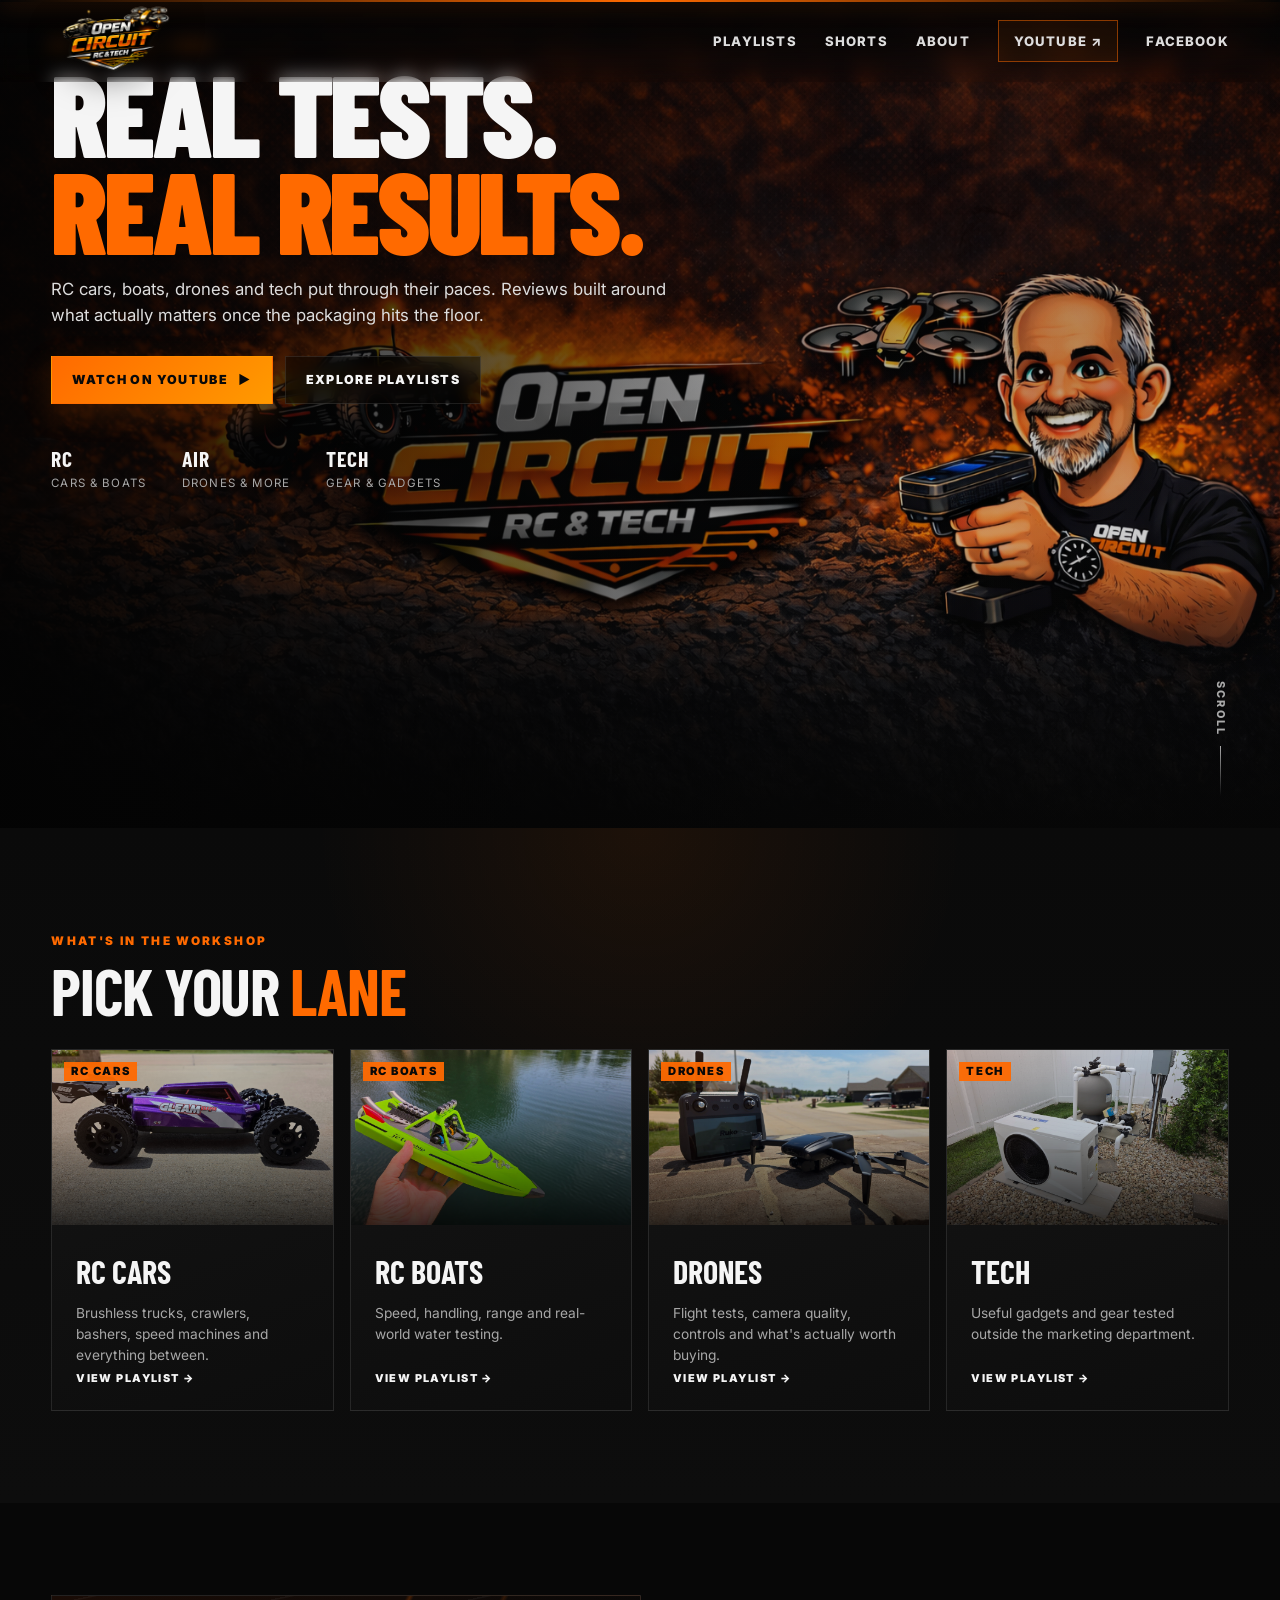
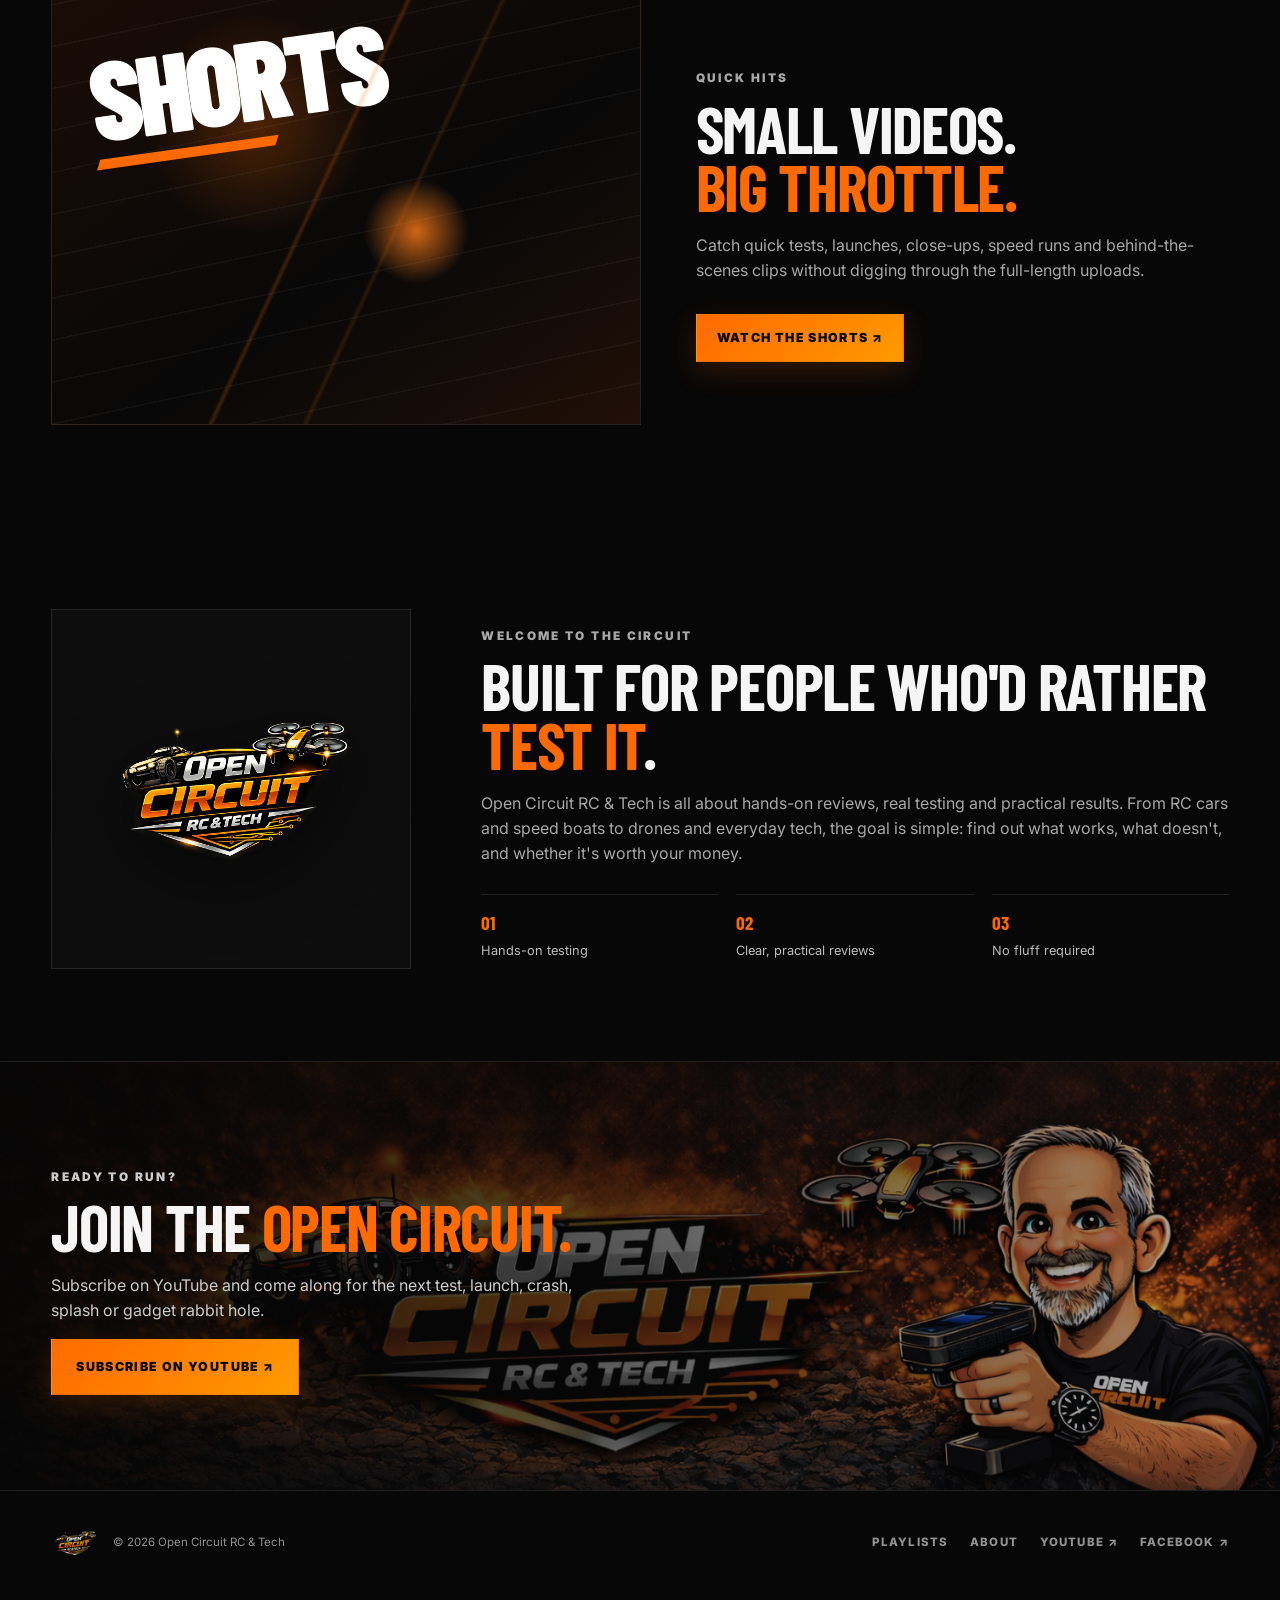
==== public/index.html @ c8f399e0 "Update index.html" ====
<!DOCTYPE html>
<html lang="en">
<head>
  <meta charset="UTF-8">
  <meta name="viewport" content="width=device-width, initial-scale=1.0">
  <meta name="description" content="Open Circuit RC & Tech - RC cars, boats, drones, tech reviews, tests and builds.">
  <title>Open Circuit RC & Tech</title>
  <link rel="stylesheet" href="styles.css">
</head>
<body>
  <div class="top-glow"></div>

  <header class="site-header">
    <a class="brand" href="#top" aria-label="Open Circuit RC & Tech home">
      <img src="assets/logo.png" alt="Open Circuit RC & Tech logo">
    </a>

    <button class="menu-toggle" aria-label="Open menu" aria-expanded="false">
      <span></span><span></span><span></span>
    </button>

    <nav class="nav">
      <a href="#reviews">Playlists</a>
      <a href="https://www.youtube.com/@OpenCircuitRC/shorts">Shorts</a>
      <a href="#about">About</a>
      <a class="nav-cta" id="nav-youtube" href="https://www.youtube.com/channel/UC-fU_-yuEwnVY7F-mVAfO6w" target="_blank" rel="noopener">YouTube ↗</a>
      <a class="nav-facebook" id="nav-facebook" href="https://www.facebook.com/OpenCircuitRCTech" target="_blank" rel="noopener">Facebook</a>
    </nav>
  </header>

  <main id="top">
    <section class="hero">
      <div class="hero-image"></div>
      <div class="hero-overlay"></div>
      <div class="hero-content">
        <div class="eyebrow">RC • DRONES • TECH</div>
        <h1>REAL TESTS.<br><span>REAL RESULTS.</span></h1>
        <p>RC cars, boats, drones and tech put through their paces. Reviews built around what actually matters once the packaging hits the floor.</p>
        <div class="hero-actions">
          <a class="btn btn-primary" id="hero-youtube" href="https://www.youtube.com/channel/UC-fU_-yuEwnVY7F-mVAfO6w" target="_blank" rel="noopener">WATCH ON YOUTUBE <span>▶</span></a>
          <a class="btn btn-secondary" href="#reviews">EXPLORE PLAYLISTS</a>
        </div>
        <div class="hero-stats">
          <div><strong>RC</strong><span>Cars & Boats</span></div>
          <div><strong>AIR</strong><span>Drones & More</span></div>
          <div><strong>TECH</strong><span>Gear & Gadgets</span></div>
        </div>
      </div>
      <div class="hero-scroll">SCROLL <span></span></div>
    </section>

    <section class="section dark-band" id="reviews">
      <div class="section-heading compact">
        <div>
          <p class="kicker">WHAT'S IN THE WORKSHOP</p>
          <h2>Pick your <span>lane</span></h2>
        </div>
      </div>

      <div class="category-grid image-category-grid">
        <a class="category-card image-category-card" href="https://youtube.com/playlist?list=PLWqyClkpN5Id-Te_dRlWJwCGYRPzIQeam&amp;si=AeBLQoWkZpQ6Y5HM" target="_blank" rel="noopener">
          <div class="category-image-wrap">
            <img src="assets/car.jpg" alt="RC Cars" loading="lazy">
            <div class="category-image-overlay"></div>
            <span class="category-image-label">RC CARS</span>
          </div>
          <div class="category-card-copy">
            <h3>RC Cars</h3>
            <p>Brushless trucks, crawlers, bashers, speed machines and everything between.</p>
            <span>VIEW PLAYLIST →</span>
          </div>
        </a>

        <a class="category-card image-category-card" href="https://www.youtube.com/playlist?list=PLWqyClkpN5IcwhTiL_5Z7spR_jkRb1QBK" target="_blank" rel="noopener">
          <div class="category-image-wrap">
            <img src="assets/boat.jpg" alt="RC Boats" loading="lazy">
            <div class="category-image-overlay"></div>
            <span class="category-image-label">RC BOATS</span>
          </div>
          <div class="category-card-copy">
            <h3>RC Boats</h3>
            <p>Speed, handling, range and real-world water testing.</p>
            <span>VIEW PLAYLIST →</span>
          </div>
        </a>

        <a class="category-card image-category-card" href="https://www.youtube.com/playlist?list=PLdxIVCveWYDo" target="_blank" rel="noopener">
          <div class="category-image-wrap">
            <img src="assets/drone.jpg" alt="Drones" loading="lazy">
            <div class="category-image-overlay"></div>
            <span class="category-image-label">DRONES</span>
          </div>
          <div class="category-card-copy">
            <h3>Drones</h3>
            <p>Flight tests, camera quality, controls and what's actually worth buying.</p>
            <span>VIEW PLAYLIST →</span>
          </div>
        </a>

        <a class="category-card image-category-card" href="https://www.youtube.com/playlist?list=PLAqWaZqcu4e4" target="_blank" rel="noopener">
          <div class="category-image-wrap">
            <img src="assets/tech.jpg" alt="Tech and gadgets" loading="lazy">
            <div class="category-image-overlay"></div>
            <span class="category-image-label">TECH</span>
          </div>
          <div class="category-card-copy">
            <h3>Tech</h3>
            <p>Useful gadgets and gear tested outside the marketing department.</p>
            <span>VIEW PLAYLIST →</span>
          </div>
        </a>
      </div>
    </section>

    <section class="section split-section" id="shorts">
      <div class="split-image short-art">
        <div class="short-stamp">SHORTS</div>
        <div class="short-lines"></div>
      </div>
      <div class="split-copy">
        <p class="kicker">QUICK HITS</p>
        <h2>Small videos.<br><span>Big throttle.</span></h2>
        <p>Catch quick tests, launches, close-ups, speed runs and behind-the-scenes clips without digging through the full-length uploads.</p>
        <a class="btn btn-primary" id="shorts-youtube" href="https://www.youtube.com/@OpenCircuitRC/shorts" target="_blank" rel="noopener">WATCH THE SHORTS ↗</a>
      </div>
    </section>

    <section class="section about-section" id="about">
      <div class="about-mark">
        <img src="assets/logo.png" alt="">
      </div>
      <div class="about-copy">
        <p class="kicker">WELCOME TO THE CIRCUIT</p>
        <h2>Built for people who'd rather <span>test it</span>.</h2>
        <p>Open Circuit RC & Tech is all about hands-on reviews, real testing and practical results. From RC cars and speed boats to drones and everyday tech, the goal is simple: find out what works, what doesn't, and whether it's worth your money.</p>
        <div class="about-points">
          <div><strong>01</strong><span>Hands-on testing</span></div>
          <div><strong>02</strong><span>Clear, practical reviews</span></div>
          <div><strong>03</strong><span>No fluff required</span></div>
        </div>
      </div>
    </section>

    <section class="subscribe">
      <div class="subscribe-art"></div>
      <div class="subscribe-content">
        <p class="kicker">READY TO RUN?</p>
        <h2>Join the <span>Open Circuit.</span></h2>
        <p>Subscribe on YouTube and come along for the next test, launch, crash, splash or gadget rabbit hole.</p>
        <a class="btn btn-primary big" id="subscribe-youtube" href="https://www.youtube.com/channel/UC-fU_-yuEwnVY7F-mVAfO6w" target="_blank" rel="noopener">SUBSCRIBE ON YOUTUBE ↗</a>
      </div>
    </section>
  </main>

  <footer class="site-footer">
    <div class="footer-brand">
      <img src="assets/logo.png" alt="Open Circuit RC & Tech">
      <span>© <span id="year"></span> Open Circuit RC & Tech</span>
    </div>
    <div class="footer-links">
      <a href="#reviews">Playlists</a>
      <a href="#about">About</a>
      <a id="footer-youtube" href="https://www.youtube.com/channel/UC-fU_-yuEwnVY7F-mVAfO6w" target="_blank" rel="noopener">YouTube ↗</a>
      <a id="footer-facebook" href="https://www.facebook.com/OpenCircuitRCTech" target="_blank" rel="noopener">Facebook ↗</a>
    </div>
  </footer>

  <script src="site-config.js"></script>
  <script src="script.js"></script>
</body>
</html>
---- public/styles.css ----
@import url('https://fonts.googleapis.com/css2?family=Barlow+Condensed:wght@500;600;700;800;900&family=Inter:wght@400;500;600;700;800&display=swap');

:root{
  --bg:#070707;
  --panel:#101010;
  --panel-2:#151515;
  --text:#f5f5f5;
  --muted:#a7a7a7;
  --orange:#ff6a00;
  --orange-2:#ff9a00;
  --line:rgba(255,255,255,.1);
  --max:1200px;
}

*{box-sizing:border-box}
html{scroll-behavior:smooth}
body{
  margin:0;
  background:var(--bg);
  color:var(--text);
  font-family:Inter,Arial,sans-serif;
  line-height:1.55;
}
a{color:inherit;text-decoration:none}
.top-glow{
  position:fixed;inset:0 0 auto 0;height:2px;z-index:100;
  background:linear-gradient(90deg,transparent,var(--orange),transparent);
  box-shadow:0 0 22px rgba(255,106,0,.8);
}
.site-header{
  position:fixed;top:0;left:0;right:0;z-index:90;
  height:82px;padding:0 4vw;display:flex;align-items:center;justify-content:space-between;
  background:linear-gradient(180deg,rgba(5,5,5,.95),rgba(5,5,5,.6),transparent);
  backdrop-filter:blur(9px);
}
.brand img{width:126px;height:126px;object-fit:contain;filter:drop-shadow(0 9px 17px rgba(0,0,0,.5))}
.nav{display:flex;align-items:center;gap:28px;font-size:.82rem;font-weight:800;letter-spacing:.09em;text-transform:uppercase}
.nav a{opacity:.9;transition:.2s ease}
.nav a:hover{opacity:1;color:var(--orange)}
.nav-cta{padding:10px 15px;border:1px solid rgba(255,106,0,.55);background:rgba(255,106,0,.08)}
.menu-toggle{display:none;background:transparent;border:0;padding:8px;cursor:pointer}
.menu-toggle span{display:block;width:25px;height:2px;margin:5px;background:var(--text)}

.hero{
  min-height:92vh;position:relative;display:flex;align-items:flex-end;overflow:hidden;
  isolation:isolate;
}
.hero-image{
  position:absolute;inset:0;background-image:url('assets/banner.png');
  background-size:cover;background-position:center 42%;z-index:-3;
  transform:scale(1.02);
}
.hero-overlay{
  position:absolute;inset:0;z-index:-2;
  background:
    linear-gradient(90deg,rgba(3,3,3,.91) 0%,rgba(3,3,3,.55) 38%,rgba(3,3,3,.1) 72%),
    linear-gradient(0deg,#070707 0%,rgba(7,7,7,.1) 35%,rgba(7,7,7,.35) 100%);
}
.hero-content{width:min(var(--max),92%);margin:0 auto;padding:70px 0 90px}
.eyebrow,.kicker,.meta{
  color:var(--orange);font-size:.74rem;font-weight:900;letter-spacing:.2em;text-transform:uppercase;
}
.hero h1{
  margin:12px 0 18px;max-width:650px;
  font-family:'Barlow Condensed',sans-serif;font-size:clamp(4rem,9vw,7.6rem);line-height:.84;
  font-weight:900;letter-spacing:-.03em;text-transform:uppercase;
}
.hero h1 span,h2 span{color:var(--orange)}
.hero p{max-width:615px;color:#ddd;font-size:1.05rem}
.hero-actions{display:flex;gap:12px;flex-wrap:wrap;margin:28px 0 30px}
.btn{
  display:inline-flex;align-items:center;justify-content:center;gap:10px;
  min-height:48px;padding:0 20px;border:1px solid var(--line);
  font-size:.78rem;font-weight:900;letter-spacing:.11em;
  transition:transform .2s ease,background .2s ease,box-shadow .2s ease;
}
.btn:hover{transform:translateY(-2px)}
.btn-primary{
  background:linear-gradient(135deg,var(--orange),var(--orange-2));color:#090909;border-color:transparent;
  box-shadow:0 9px 30px rgba(255,106,0,.18);
}
.btn-secondary{background:rgba(0,0,0,.45);backdrop-filter:blur(8px)}
.hero-stats{display:flex;gap:36px;padding-top:8px}
.hero-stats div{display:flex;flex-direction:column}
.hero-stats strong{font-family:'Barlow Condensed';font-size:1.35rem;letter-spacing:.05em}
.hero-stats span{font-size:.72rem;color:#a8a8a8;text-transform:uppercase;letter-spacing:.1em}
.hero-scroll{
  position:absolute;right:4vw;bottom:32px;display:flex;align-items:center;gap:10px;
  color:#aaa;font-size:.68rem;letter-spacing:.2em;font-weight:800;writing-mode:vertical-rl;
}
.hero-scroll span{display:block;width:1px;height:50px;background:linear-gradient(#aaa,transparent)}

.section{width:min(var(--max),92%);margin:0 auto;padding:92px 0}
.section-heading{display:flex;justify-content:space-between;align-items:flex-end;gap:20px;margin-bottom:34px}
.section-heading.compact{margin-bottom:28px}
.section-heading h2,.split-copy h2,.about-copy h2,.subscribe h2{
  margin:5px 0 0;font-family:'Barlow Condensed',sans-serif;font-size:clamp(2.6rem,5vw,4.4rem);
  line-height:.92;text-transform:uppercase;letter-spacing:-.02em
}
.text-link{font-size:.8rem;font-weight:800;letter-spacing:.06em;color:#bbb}
.text-link:hover{color:var(--orange)}

.video-grid{display:grid;grid-template-columns:1.3fr 1fr 1fr;gap:22px}
.video-card{background:var(--panel);border:1px solid var(--line);overflow:hidden;display:flex;flex-direction:column}
.video-card.featured{grid-row:span 2}
.video-thumb{aspect-ratio:16/9;position:relative;overflow:hidden}
.featured .video-thumb{aspect-ratio:16/10}
.thumb-one{background:radial-gradient(circle at 70% 35%,#ff7b1a,transparent 19%),linear-gradient(140deg,#26120a,#090909 62%,#22100a)}
.thumb-two{background:linear-gradient(140deg,#151515,#2e180c 50%,#0a0a0a)}
.thumb-three{background:radial-gradient(circle at 55% 40%,#ff8418,transparent 17%),linear-gradient(160deg,#0a0a0a,#24150d)}
.thumb-four{background:linear-gradient(125deg,#32180b,#111 45%,#1f0f08)}
.thumb-one:after,.thumb-two:after,.thumb-three:after,.thumb-four:after{
  content:"";position:absolute;inset:0;opacity:.65;background:
  repeating-linear-gradient(-25deg,transparent 0 22px,rgba(255,255,255,.035) 23px 24px)
}
.thumb-badge{position:absolute;top:14px;left:14px;z-index:2;background:var(--orange);color:#070707;padding:7px 9px;font-weight:900;font-size:.64rem;letter-spacing:.08em}
.play{
  position:absolute;left:50%;top:50%;transform:translate(-50%,-50%);z-index:2;
  width:56px;height:56px;border-radius:50%;display:grid;place-items:center;
  color:#111;background:#fff;font-size:.9rem;box-shadow:0 8px 28px rgba(0,0,0,.4)
}
.video-copy{padding:20px}
.video-copy h3{margin:7px 0 8px;font-size:1.12rem;line-height:1.2}
.video-copy p{margin:0 0 17px;color:var(--muted);font-size:.89rem}
.card-link{font-size:.72rem;letter-spacing:.12em;font-weight:900;color:#fff}
.card-link:hover{color:var(--orange)}

.dark-band{
  width:100%;max-width:none;padding-left:4vw;padding-right:4vw;
  background:
   radial-gradient(circle at 50% 0%,rgba(255,106,0,.08),transparent 35%),
   linear-gradient(180deg,#0a0a0a,#0d0d0d);
}
.dark-band > *{width:min(var(--max),100%);margin-left:auto;margin-right:auto}
.category-grid{display:grid;grid-template-columns:repeat(4,1fr);gap:16px}
.category-card{
  min-height:235px;padding:27px;background:linear-gradient(160deg,#141414,#0d0d0d);
  border:1px solid var(--line);position:relative;overflow:hidden;transition:.25s ease
}
.category-card:before{
  content:"";position:absolute;left:0;top:0;bottom:0;width:3px;background:linear-gradient(var(--orange),transparent);
  transform:translateX(-3px);transition:.25s ease
}
.category-card:hover{transform:translateY(-4px);border-color:rgba(255,106,0,.3)}
.category-card:hover:before{transform:translateX(0)}
.category-icon{font-family:'Barlow Condensed';font-weight:900;font-size:1.05rem;letter-spacing:.12em;color:var(--orange)}
.category-card h3{font-family:'Barlow Condensed';font-size:2rem;margin:10px 0 7px;text-transform:uppercase}
.category-card p{color:var(--muted);font-size:.86rem}
.category-card span{position:absolute;bottom:23px;font-size:.7rem;font-weight:900;letter-spacing:.14em}

.split-section{display:grid;grid-template-columns:1.05fr .95fr;gap:55px;align-items:center}
.split-image{min-height:430px;border:1px solid var(--line);position:relative;overflow:hidden}
.short-art{
  background:
    radial-gradient(circle at 62% 55%,rgba(255,125,24,.8),transparent 12%),
    radial-gradient(circle at 35% 30%,rgba(255,106,0,.25),transparent 23%),
    linear-gradient(145deg,#1a0c06,#080808 58%,#211007);
}
.short-stamp{
  position:absolute;left:38px;top:40px;font-family:'Barlow Condensed';font-size:7rem;font-weight:900;line-height:.75;
  color:#fff;letter-spacing:-.04em;transform:rotate(-8deg);
}
.short-stamp:after{content:"";display:block;width:180px;height:10px;margin-top:20px;background:var(--orange);transform:skewX(-25deg)}
.short-lines{
  position:absolute;inset:0;background:
    linear-gradient(115deg,transparent 0 45%,rgba(255,106,0,.22) 45.5%,transparent 46% 57%,rgba(255,106,0,.14) 57.5%,transparent 58%),
    repeating-linear-gradient(-12deg,transparent 0 39px,rgba(255,255,255,.04) 40px 41px)
}
.split-copy p{max-width:520px;color:var(--muted)}
.split-copy .btn{margin-top:15px}

.about-section{display:grid;grid-template-columns:.65fr 1.35fr;gap:70px;align-items:center}
.about-mark{display:grid;place-items:center;background:#0d0d0d;border:1px solid var(--line);min-height:360px}
.about-mark img{width:min(75%,350px);filter:drop-shadow(0 18px 35px rgba(0,0,0,.55))}
.about-copy > p{max-width:750px;color:var(--muted)}
.about-points{display:grid;grid-template-columns:repeat(3,1fr);gap:18px;margin-top:28px}
.about-points div{border-top:1px solid var(--line);padding-top:13px}
.about-points strong{display:block;color:var(--orange);font-family:'Barlow Condensed';font-size:1.2rem}
.about-points span{font-size:.8rem;color:#bbb}

.subscribe{
  min-height:430px;position:relative;overflow:hidden;display:flex;align-items:center;
  border-top:1px solid var(--line);border-bottom:1px solid var(--line)
}
.subscribe-art{
  position:absolute;inset:0;background:url('assets/banner.png') center 52%/cover no-repeat;
  filter:saturate(.8);transform:scale(1.02)
}
.subscribe:after{
  content:"";position:absolute;inset:0;
  background:linear-gradient(90deg,rgba(6,6,6,.95) 0%,rgba(6,6,6,.65) 48%,rgba(6,6,6,.25) 100%)
}
.subscribe-content{position:relative;z-index:2;width:min(var(--max),92%);margin:0 auto}
.subscribe-content p{max-width:570px;color:#ccc}
.btn.big{min-height:56px;padding:0 24px}

.site-footer{
  width:min(var(--max),92%);margin:0 auto;padding:28px 0 38px;display:flex;align-items:center;justify-content:space-between;
  gap:25px
}
.footer-brand{display:flex;align-items:center;gap:14px;color:#929292;font-size:.72rem}
.footer-brand img{width:48px;height:48px;object-fit:contain}
.footer-links{display:flex;gap:22px;color:#929292;font-size:.72rem;text-transform:uppercase;letter-spacing:.1em;font-weight:800}
.footer-links a:hover{color:var(--orange)}

@media (max-width:900px){
  .site-header{height:74px}
  .menu-toggle{display:block}
  .nav{
    position:absolute;right:4vw;top:68px;display:none;flex-direction:column;align-items:stretch;gap:0;
    min-width:210px;background:#0d0d0d;border:1px solid var(--line);box-shadow:0 18px 30px rgba(0,0,0,.4)
  }
  .nav.open{display:flex}
  .nav a{padding:15px 17px;border-bottom:1px solid var(--line)}
  .nav-cta{border:0}
  .hero-content{padding-top:90px}
  .video-grid{grid-template-columns:1fr 1fr}
  .video-card.featured{grid-column:1/-1;grid-row:auto}
  .category-grid{grid-template-columns:1fr 1fr}
  .split-section,.about-section{grid-template-columns:1fr;gap:30px}
  .about-mark{min-height:270px}
}

@media (max-width:620px){
  .brand img{width:105px;height:105px}
  .hero{min-height:88vh}
  .hero-image{background-position:58% center}
  .hero-overlay{background:linear-gradient(90deg,rgba(3,3,3,.86),rgba(3,3,3,.5)),linear-gradient(0deg,#070707,transparent 60%)}
  .hero-content{padding:95px 0 60px}
  .hero h1{font-size:4.15rem}
  .hero p{font-size:.93rem}
  .hero-stats{gap:18px}
  .hero-stats span{font-size:.61rem}
  .section{padding:68px 0}
  .section-heading{align-items:flex-start;flex-direction:column}
  .video-grid,.category-grid,.about-points{grid-template-columns:1fr}
  .split-image{min-height:300px}
  .short-stamp{font-size:5.5rem}
  .footer-links{display:none}
  .site-footer{justify-content:center}
}


/* Live YouTube uploads block */
.uploads-wrap{
  display:grid;
  grid-template-columns:minmax(0, 1.65fr) minmax(260px, .65fr);
  gap:24px;
  align-items:center;
}
.uploads-player{
  background:#0d0d0d;
  border:1px solid var(--line);
  aspect-ratio:16/9;
  min-height:360px;
  overflow:hidden;
}
.uploads-player iframe{
  width:100%;
  height:100%;
  display:block;
}
.uploads-actions{
  padding:10px 0;
}
.uploads-actions p{
  margin:18px 0 0;
  color:var(--muted);
  font-size:.86rem;
}
.category-card{cursor:pointer}
@media (max-width:900px){
  .uploads-wrap{grid-template-columns:1fr}
  .uploads-player{min-height:unset}
}


/* Stable video cards: no embedded YouTube player, so no Error 153 */
.real-video-grid .real-video-card{
  cursor:pointer;
  transition:transform .25s ease, border-color .25s ease, box-shadow .25s ease;
}
.real-video-grid .real-video-card:hover{
  transform:translateY(-5px);
  border-color:rgba(255,106,0,.42);
  box-shadow:0 16px 40px rgba(0,0,0,.35);
}
.custom-thumb{
  display:flex;
  align-items:center;
  justify-content:center;
  position:relative;
  background-size:cover;
}
.custom-thumb:before{
  content:"";
  position:absolute;
  inset:0;
  background:
    radial-gradient(circle at 72% 45%,rgba(255,133,26,.75),transparent 16%),
    repeating-linear-gradient(-28deg,transparent 0 26px,rgba(255,255,255,.035) 27px 28px);
}
.thumb-rc{background:linear-gradient(145deg,#321609,#090909 62%,#211006)}
.thumb-air{background:linear-gradient(145deg,#18120e,#080808 55%,#2a1307)}
.thumb-tech{background:linear-gradient(145deg,#261308,#0a0a0a 58%,#1b0d06)}
.thumb-boat{background:linear-gradient(145deg,#171717,#301407 55%,#090909)}
.thumb-label{
  position:absolute;
  left:16px;
  top:15px;
  z-index:3;
  padding:7px 10px;
  background:rgba(255,106,0,.95);
  color:#090909;
  font-size:.64rem;
  font-weight:900;
  letter-spacing:.1em;
}
.real-video-card .play{
  z-index:3;
  transition:transform .2s ease;
}
.real-video-card:hover .play{transform:translate(-50%,-50%) scale(1.08)}
.section-note{
  display:flex;
  align-items:center;
  justify-content:space-between;
  gap:20px;
  margin-top:24px;
  padding-top:20px;
  border-top:1px solid var(--line);
}
.section-note span{
  color:#777;
  font-size:.67rem;
  font-weight:800;
  letter-spacing:.12em;
}
@media(max-width:620px){
  .section-note{align-items:flex-start;flex-direction:column}
}


.dynamic-thumb{
  display:block;
  position:relative;
  aspect-ratio:16/9;
  overflow:hidden;
  background:#171717;
}
.dynamic-thumb img{
  position:absolute;
  inset:0;
  width:100%;
  height:100%;
  object-fit:cover;
  display:none;
  transition:transform .35s ease, filter .35s ease;
}
.real-video-card:hover .dynamic-thumb img{
  transform:scale(1.04);
  filter:saturate(1.08);
}
.dynamic-thumb .play{
  position:absolute;
  left:50%;
  top:50%;
  transform:translate(-50%,-50%);
  z-index:4;
}
.dynamic-thumb .thumb-label{z-index:5}


/* Image-based playlist cards */
.image-category-grid{align-items:stretch}
.image-category-card{padding:0;display:flex;flex-direction:column;min-height:0;overflow:hidden}
.image-category-card:before{z-index:7}
.category-image-wrap{position:relative;aspect-ratio:16/10;overflow:hidden;background:#111}
.category-image-wrap img{width:100%;height:100%;display:block;object-fit:cover;transition:transform .4s ease,filter .35s ease}
.category-image-overlay{position:absolute;inset:0;background:linear-gradient(180deg,rgba(0,0,0,.08) 0%,rgba(0,0,0,.2) 45%,rgba(0,0,0,.78) 100%),linear-gradient(135deg,rgba(255,106,0,.12),transparent 45%)}
.category-image-label{
  position:absolute !important;
  left:12px !important;
  top:12px !important;
  bottom:auto !important;
  z-index:8 !important;
  display:inline-block !important;
  width:max-content !important;
  height:auto !important;
  min-height:0 !important;
  padding:4px 7px !important;
  margin:0 !important;
  background:rgba(255,106,0,.94);
  color:#090909;
  font-size:.48rem;
  font-weight:900;
  letter-spacing:.08em;
  line-height:1 !important;
  white-space:nowrap;
}
.image-category-card:hover .category-image-wrap img{transform:scale(1.05);filter:saturate(1.08)}
.category-card-copy{padding:22px 24px 25px}
.category-card-copy h3{margin:0 0 6px;font-family:'Barlow Condensed';font-size:2rem;text-transform:uppercase}
.category-card-copy p{margin:0 0 18px;color:var(--muted);font-size:.86rem}
.category-card-copy>span{font-size:.68rem;font-weight:900;letter-spacing:.13em}
@media(max-width:900px){.image-category-grid{grid-template-columns:1fr 1fr}}
@media(max-width:620px){.image-category-grid{grid-template-columns:1fr}}


/* v8 visual refinements */
@media(min-width:901px){
  .hero-content{
    transform:translateY(-34px);
  }
}

/* v10: place the homepage hero copy at the upper position requested */
@media (min-width:901px){
  .hero-content{
    transform:translateY(-245px) !important;
  }
}
@media (max-width:900px){
  .hero-content{
    transform:translateY(-80px) !important;
  }
}


/* Final category label fix: keep the orange labels compact. */
.image-category-card .category-image-label {
  position:absolute !important;
  top:12px !important;
  bottom:auto !important;
  left:12px !important;
  right:auto !important;
  width:max-content !important;
  height:auto !important;
  min-width:0 !important;
  min-height:0 !important;
  padding:4px 7px !important;
  line-height:1 !important;
  display:block !important;
}


/* Facebook link */
.nav-facebook{
  opacity:.9;
  transition:.2s ease;
  font-size:.82rem;
  font-weight:800;
  letter-spacing:.09em;
  text-transform:uppercase;
}
.nav-facebook:hover{
  opacity:1;
  color:var(--orange);
}
#footer-facebook:hover{
  color:var(--orange);
}
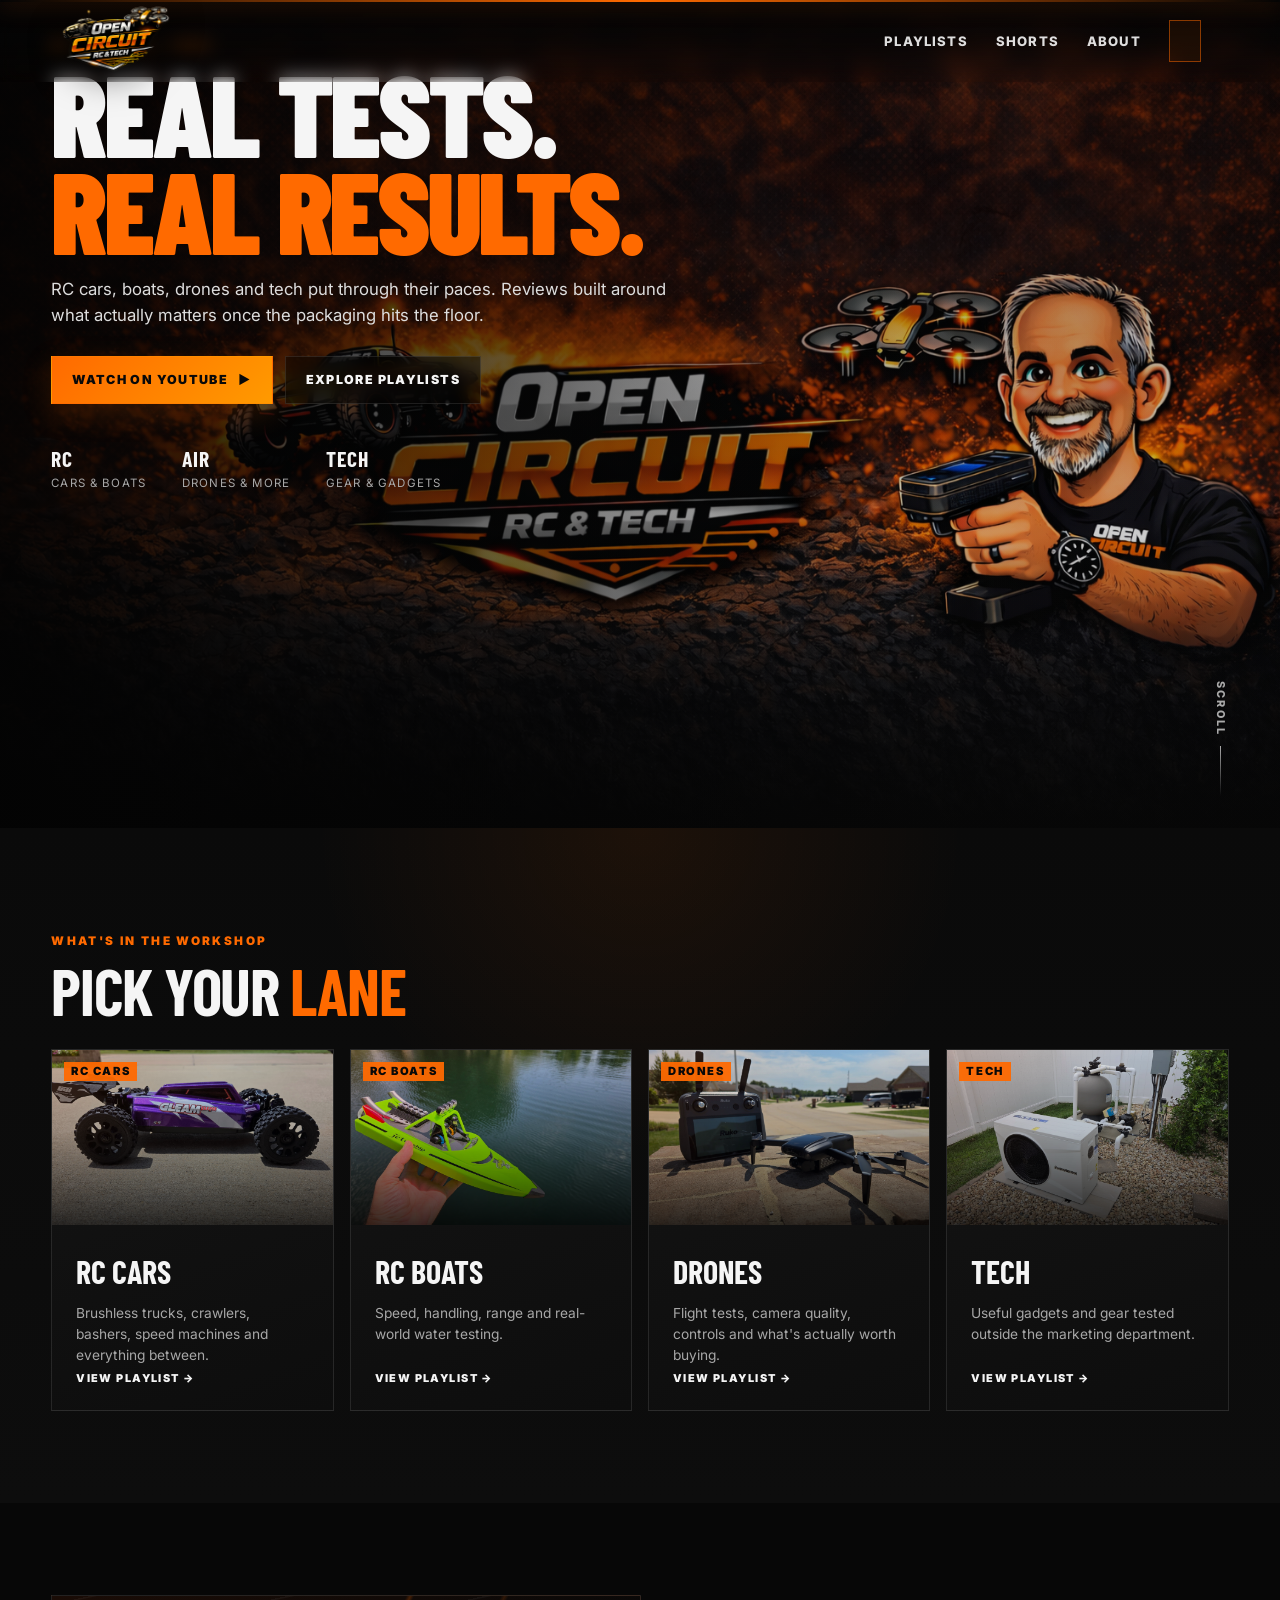
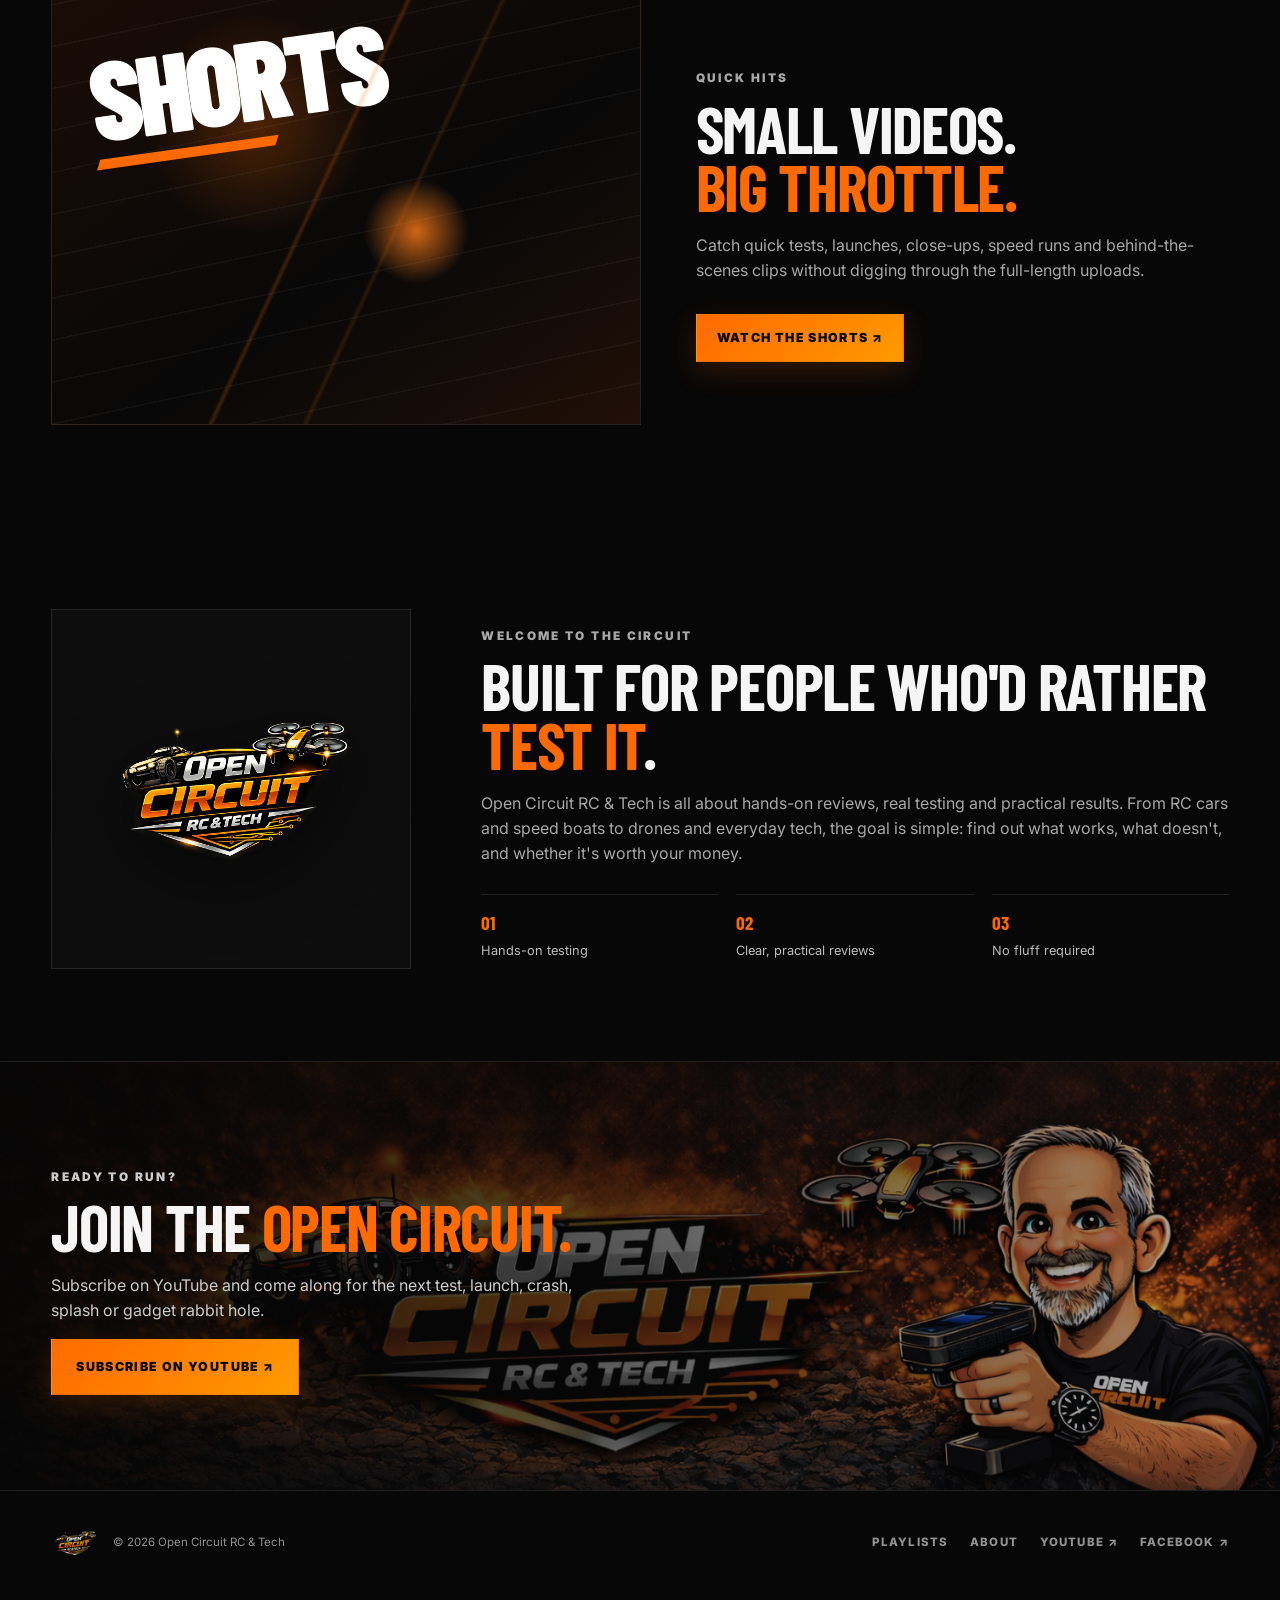
==== commit bb777918: "revisions" ====
--- a/public/index.html
+++ b/public/index.html
@@ -23,8 +23,8 @@
       <a href="#reviews">Playlists</a>
       <a href="https://www.youtube.com/@OpenCircuitRC/shorts">Shorts</a>
       <a href="#about">About</a>
-      <a class="nav-cta" id="nav-youtube" href="https://www.youtube.com/channel/UC-fU_-yuEwnVY7F-mVAfO6w" target="_blank" rel="noopener">YouTube ↗</a>
-      <a class="nav-facebook" id="nav-facebook" href="https://www.facebook.com/OpenCircuitRCTech" target="_blank" rel="noopener">Facebook</a>
+      <a class="nav-cta" class="nav-social" id="nav-youtube" href="https://www.youtube.com/channel/UC-fU_-yuEwnVY7F-mVAfO6w" target="_blank" rel="noopener" aria-label="YouTube" title="YouTube"><svg viewBox="0 0 24 24" aria-hidden="true" focusable="false"><path d="M23.5 6.2a3 3 0 0 0-2.1-2.1C19.5 3.6 12 3.6 12 3.6s-7.5 0-9.4.5A3 3 0 0 0 .5 6.2 31 31 0 0 0 0 12a31 31 0 0 0 .5 5.8 3 3 0 0 0 2.1 2.1c1.9.5 9.4.5 9.4.5s7.5 0 9.4-.5a3 3 0 0 0 2.1-2.1A31 31 0 0 0 24 12a31 31 0 0 0-.5-5.8ZM9.6 15.9V8.1l6.5 3.9-6.5 3.9Z"/></svg></a>
+      <a class="nav-facebook" class="nav-social" id="nav-facebook" href="https://www.facebook.com/OpenCircuitRCTech" target="_blank" rel="noopener" aria-label="Facebook" title="Facebook"><svg viewBox="0 0 24 24" aria-hidden="true" focusable="false"><path d="M13.5 22v-8h2.7l.4-3h-3.1V9.1c0-.9.3-1.6 1.7-1.6h1.8V4.8c-.3 0-1.4-.1-2.6-.1-2.6 0-4.3 1.6-4.3 4.4V11H7.4v3h2.7v8h3.4Z"/></svg></a>
     </nav>
   </header>
 
--- a/public/styles.css
+++ b/public/styles.css
@@ -460,3 +460,48 @@
 #footer-facebook:hover{
   color:var(--orange);
 }
+
+
+/* Upper-right social icons */
+.nav-social{
+  display:inline-flex;
+  align-items:center;
+  justify-content:center;
+  width:34px;
+  height:34px;
+  margin-left:-18px;
+  border:1px solid rgba(255,255,255,.14);
+  background:rgba(0,0,0,.34);
+  color:#f2f2f2;
+  transition:transform .2s ease, color .2s ease, border-color .2s ease, background .2s ease;
+}
+.nav-social svg{
+  width:18px;
+  height:18px;
+  fill:currentColor;
+  display:block;
+}
+.nav-social:hover{
+  color:var(--orange);
+  border-color:rgba(255,106,0,.55);
+  background:rgba(255,106,0,.08);
+  transform:translateY(-2px);
+}
+#nav-youtube.nav-social,
+#nav-facebook.nav-social{
+  opacity:1;
+  font-size:0;
+  letter-spacing:0;
+  text-transform:none;
+}
+@media(max-width:900px){
+  .nav-social{
+    margin-left:0;
+    width:auto;
+    height:auto;
+    justify-content:flex-start;
+    border:0;
+    background:transparent;
+  }
+  .nav-social svg{width:20px;height:20px}
+}
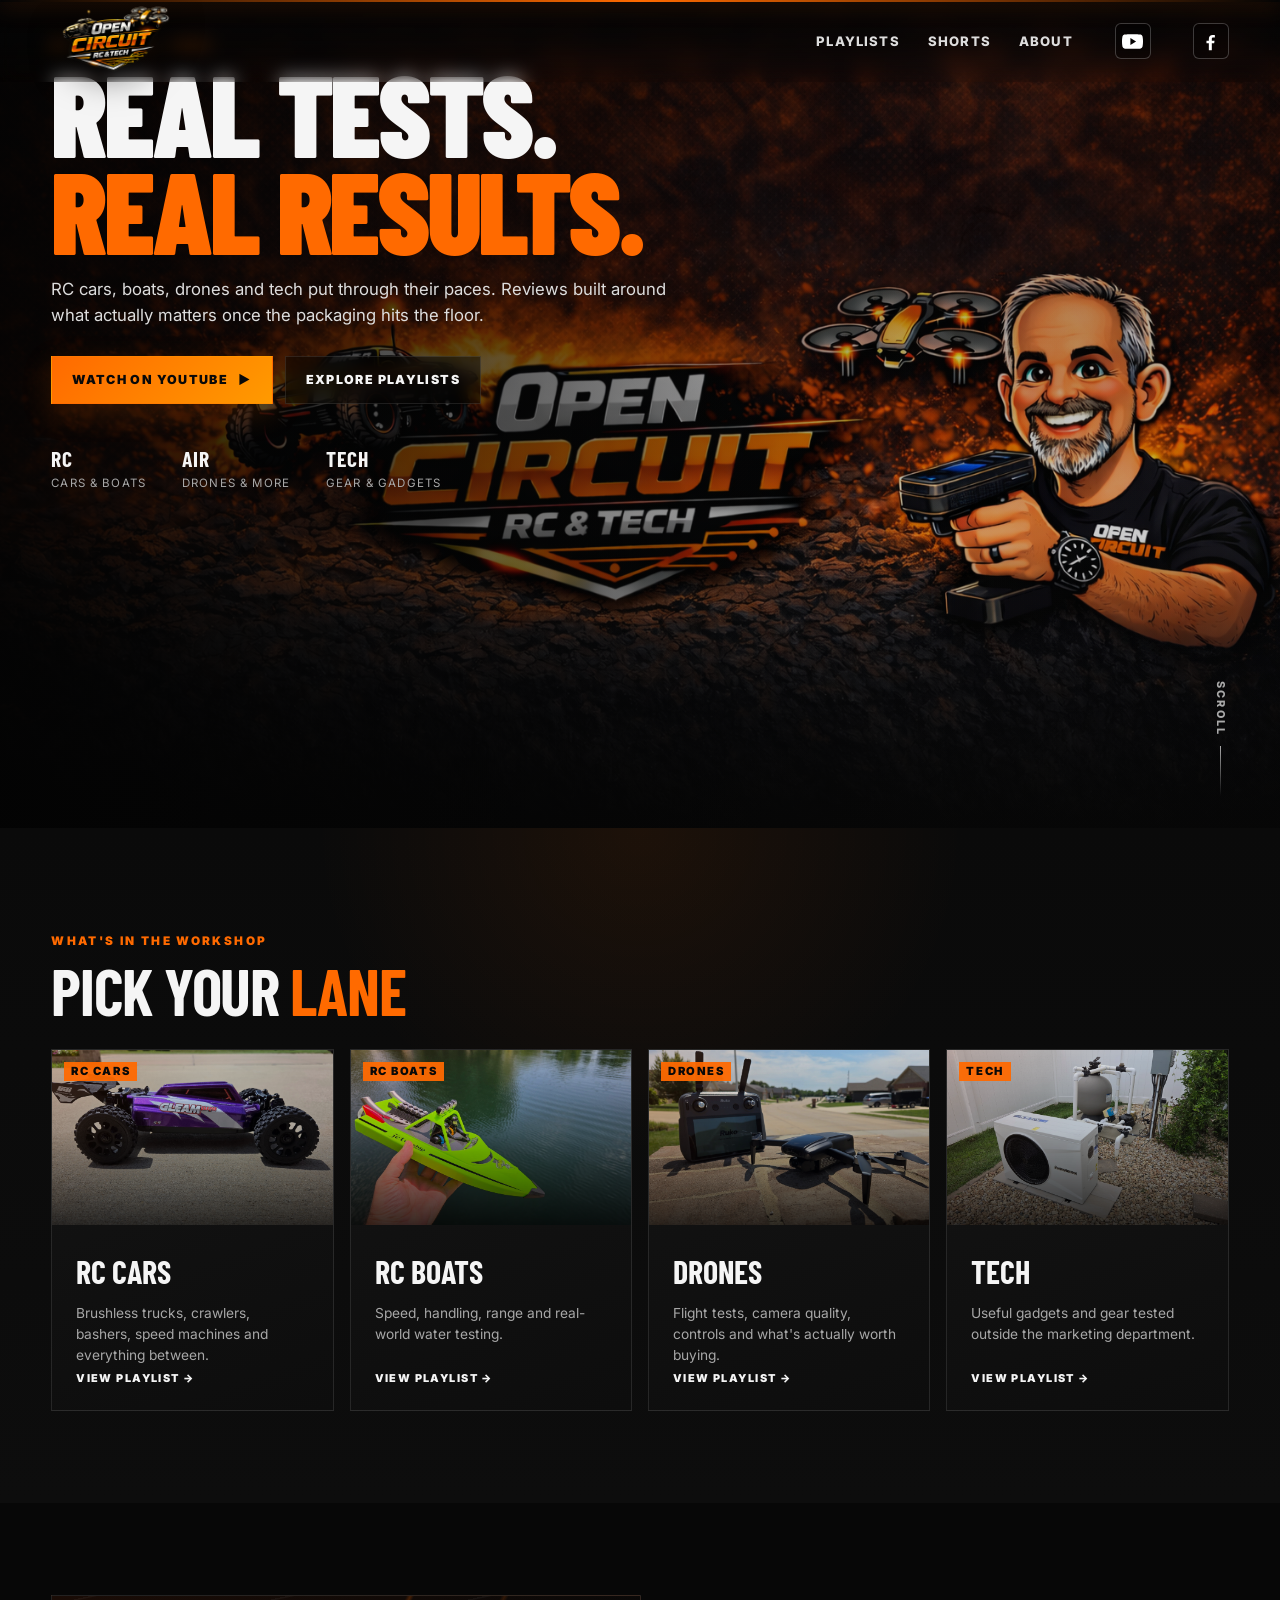
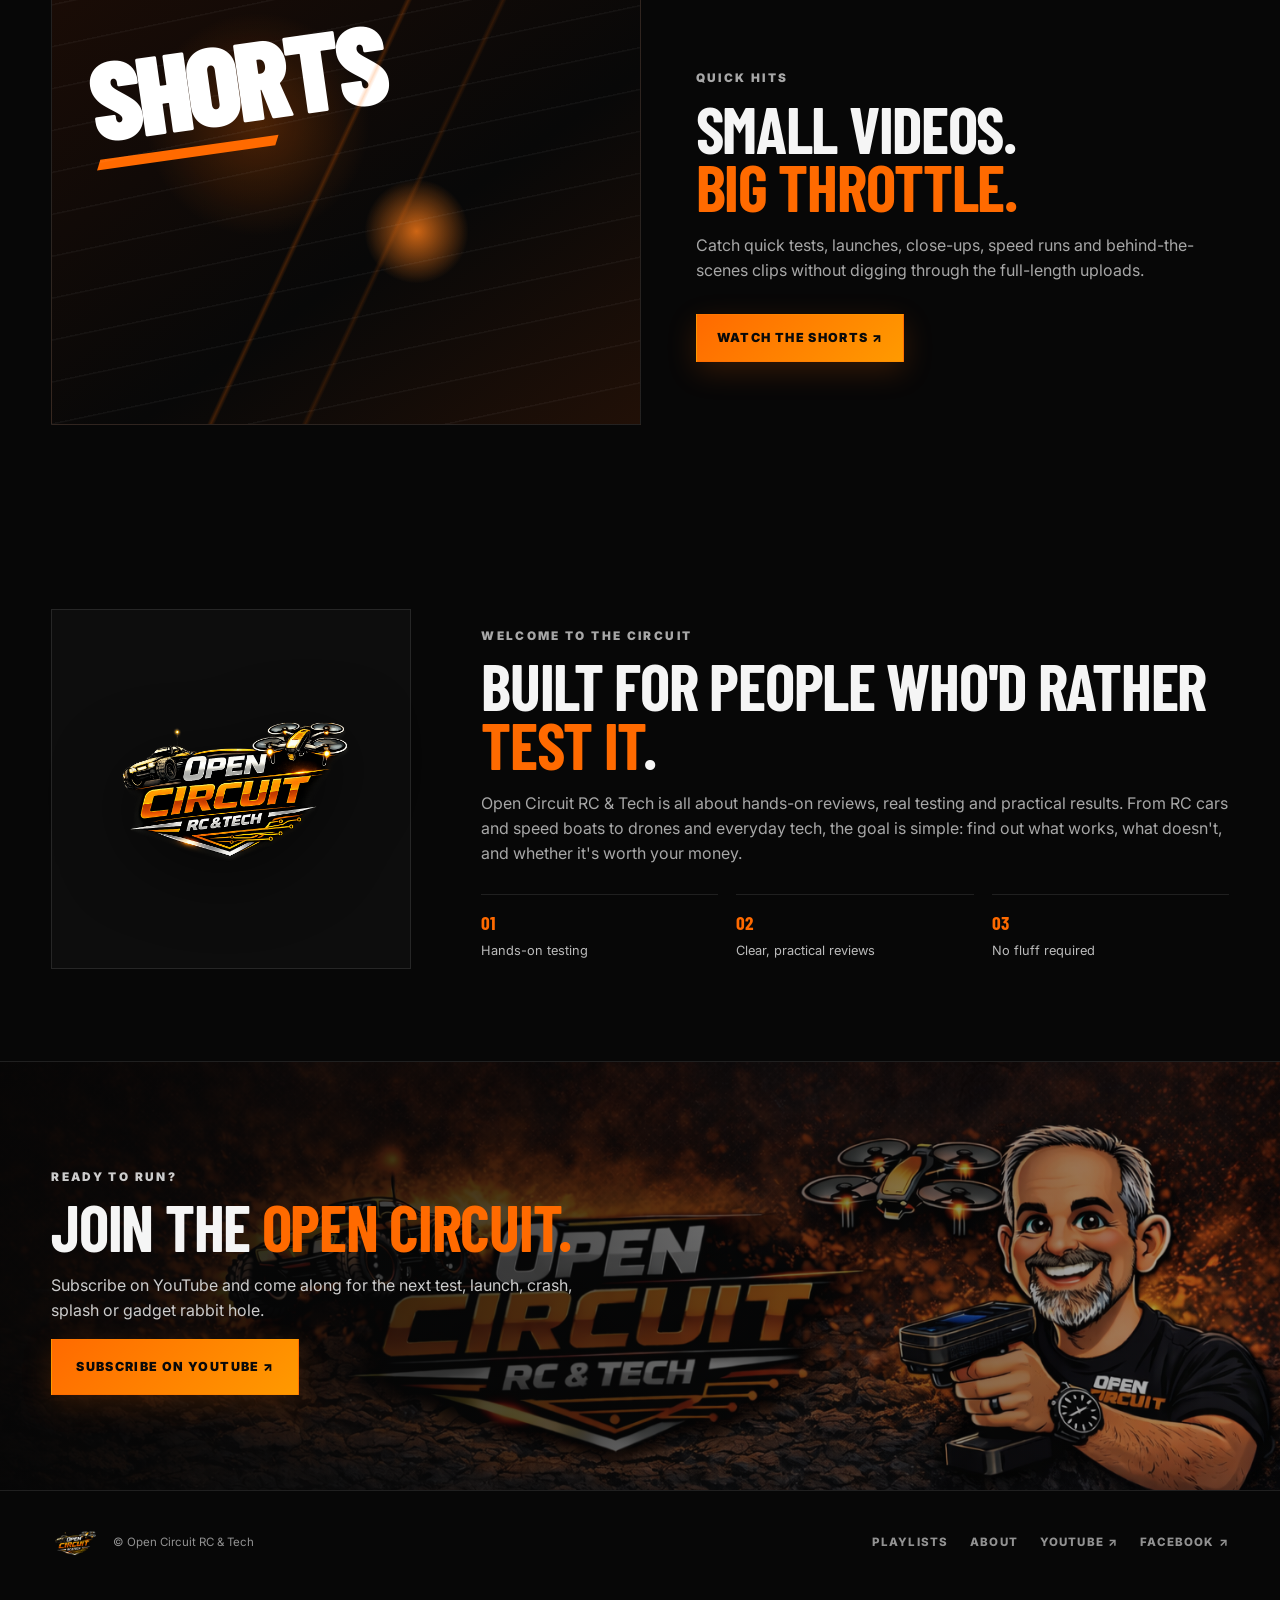
==== commit ab52e722: "new revisions" ====
--- a/public/index.html
+++ b/public/index.html
@@ -23,8 +23,9 @@
       <a href="#reviews">Playlists</a>
       <a href="https://www.youtube.com/@OpenCircuitRC/shorts">Shorts</a>
       <a href="#about">About</a>
-      <a class="nav-cta" class="nav-social" id="nav-youtube" href="https://www.youtube.com/channel/UC-fU_-yuEwnVY7F-mVAfO6w" target="_blank" rel="noopener" aria-label="YouTube" title="YouTube"><svg viewBox="0 0 24 24" aria-hidden="true" focusable="false"><path d="M23.5 6.2a3 3 0 0 0-2.1-2.1C19.5 3.6 12 3.6 12 3.6s-7.5 0-9.4.5A3 3 0 0 0 .5 6.2 31 31 0 0 0 0 12a31 31 0 0 0 .5 5.8 3 3 0 0 0 2.1 2.1c1.9.5 9.4.5 9.4.5s7.5 0 9.4-.5a3 3 0 0 0 2.1-2.1A31 31 0 0 0 24 12a31 31 0 0 0-.5-5.8ZM9.6 15.9V8.1l6.5 3.9-6.5 3.9Z"/></svg></a>
-      <a class="nav-facebook" class="nav-social" id="nav-facebook" href="https://www.facebook.com/OpenCircuitRCTech" target="_blank" rel="noopener" aria-label="Facebook" title="Facebook"><svg viewBox="0 0 24 24" aria-hidden="true" focusable="false"><path d="M13.5 22v-8h2.7l.4-3h-3.1V9.1c0-.9.3-1.6 1.7-1.6h1.8V4.8c-.3 0-1.4-.1-2.6-.1-2.6 0-4.3 1.6-4.3 4.4V11H7.4v3h2.7v8h3.4Z"/></svg></a>
+      <a class="nav-social" id="nav-youtube" href="https://www.youtube.com/@OpenCircuitRC" target="_blank" rel="noopener noreferrer" aria-label="YouTube" title="YouTube"><svg viewBox="0 0 24 24" aria-hidden="true"><path d="M23.5 6.2a3 3 0 0 0-2.1-2.1C19.5 3.6 12 3.6 12 3.6s-7.5 0-9.4.5A3 3 0 0 0 .5 6.2 31 31 0 0 0 0 12a31 31 0 0 0 .5 5.8 3 3 0 0 0 2.1 2.1c1.9.5 9.4.5 9.4.5s7.5 0 9.4-.5a3 3 0 0 0 2.1-2.1A31 31 0 0 0 24 12a31 31 0 0 0-.5-5.8ZM9.6 15.9V8.1l6.5 3.9-6.5 3.9Z"/></svg></a>
+      <a class="nav-social" id="nav-facebook" href="https://www.facebook.com/OpenCircuitRCTech" target="_blank" rel="noopener noreferrer" aria-label="Facebook" title="Facebook"><svg viewBox="0 0 24 24" aria-hidden="true"><path d="M13.5 22v-8h2.7l.4-3h-3.1V9.1c0-.9.3-1.6 1.7-1.6h1.8V4.8c-.3 0-1.4-.1-2.6-.1-2.6 0-4.3 1.6-4.3 4.4V11H7.4v3h2.7v8h3.4Z"/></svg></a>
+
     </nav>
   </header>
 
--- a/public/styles.css
+++ b/public/styles.css
@@ -462,46 +462,44 @@
 }
 
 
-/* Upper-right social icons */
+
+/* Upper-right YouTube + Facebook icons */
 .nav-social{
-  display:inline-flex;
+  display:inline-flex !important;
   align-items:center;
   justify-content:center;
-  width:34px;
-  height:34px;
-  margin-left:-18px;
-  border:1px solid rgba(255,255,255,.14);
-  background:rgba(0,0,0,.34);
-  color:#f2f2f2;
-  transition:transform .2s ease, color .2s ease, border-color .2s ease, background .2s ease;
+  width:36px !important;
+  height:36px !important;
+  margin-left:14px !important;
+  padding:0 !important;
+  box-sizing:border-box;
+  color:#fff !important;
+  background:rgba(0,0,0,.28);
+  border:1px solid rgba(255,255,255,.22);
+  border-radius:6px;
+  text-decoration:none !important;
+  font-size:0 !important;
+  line-height:0;
+  opacity:1 !important;
+  transition:transform .18s ease, color .18s ease, border-color .18s ease, background .18s ease;
 }
 .nav-social svg{
-  width:18px;
-  height:18px;
+  width:21px;
+  height:21px;
+  display:block;
   fill:currentColor;
-  display:block;
 }
 .nav-social:hover{
-  color:var(--orange);
-  border-color:rgba(255,106,0,.55);
-  background:rgba(255,106,0,.08);
-  transform:translateY(-2px);
-}
-#nav-youtube.nav-social,
-#nav-facebook.nav-social{
-  opacity:1;
-  font-size:0;
-  letter-spacing:0;
-  text-transform:none;
+  color:var(--orange) !important;
+  border-color:var(--orange);
+  background:rgba(255,106,0,.12);
+  transform:translateY(-1px);
 }
 @media(max-width:900px){
   .nav-social{
-    margin-left:0;
-    width:auto;
-    height:auto;
-    justify-content:flex-start;
-    border:0;
-    background:transparent;
+    width:32px !important;
+    height:32px !important;
+    margin-left:8px !important;
   }
-  .nav-social svg{width:20px;height:20px}
-}
+  .nav-social svg{width:19px;height:19px}
+}
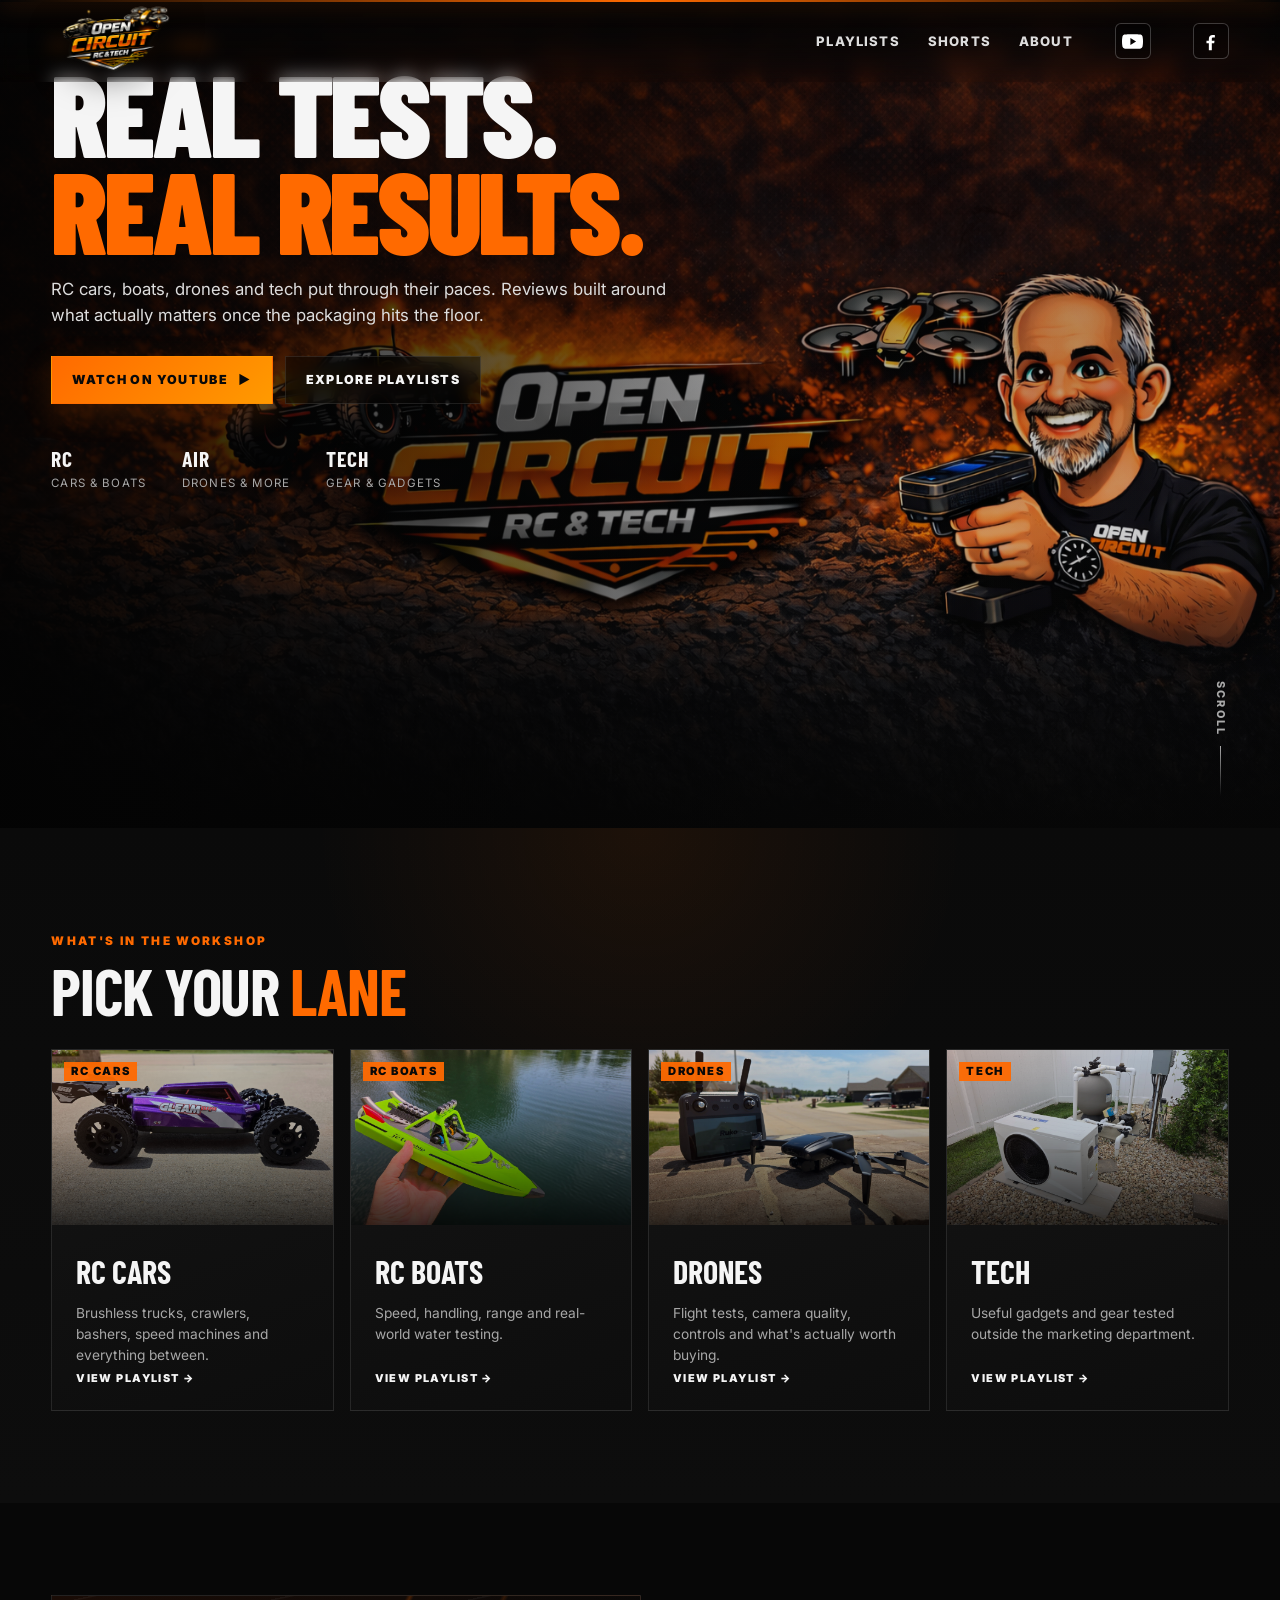
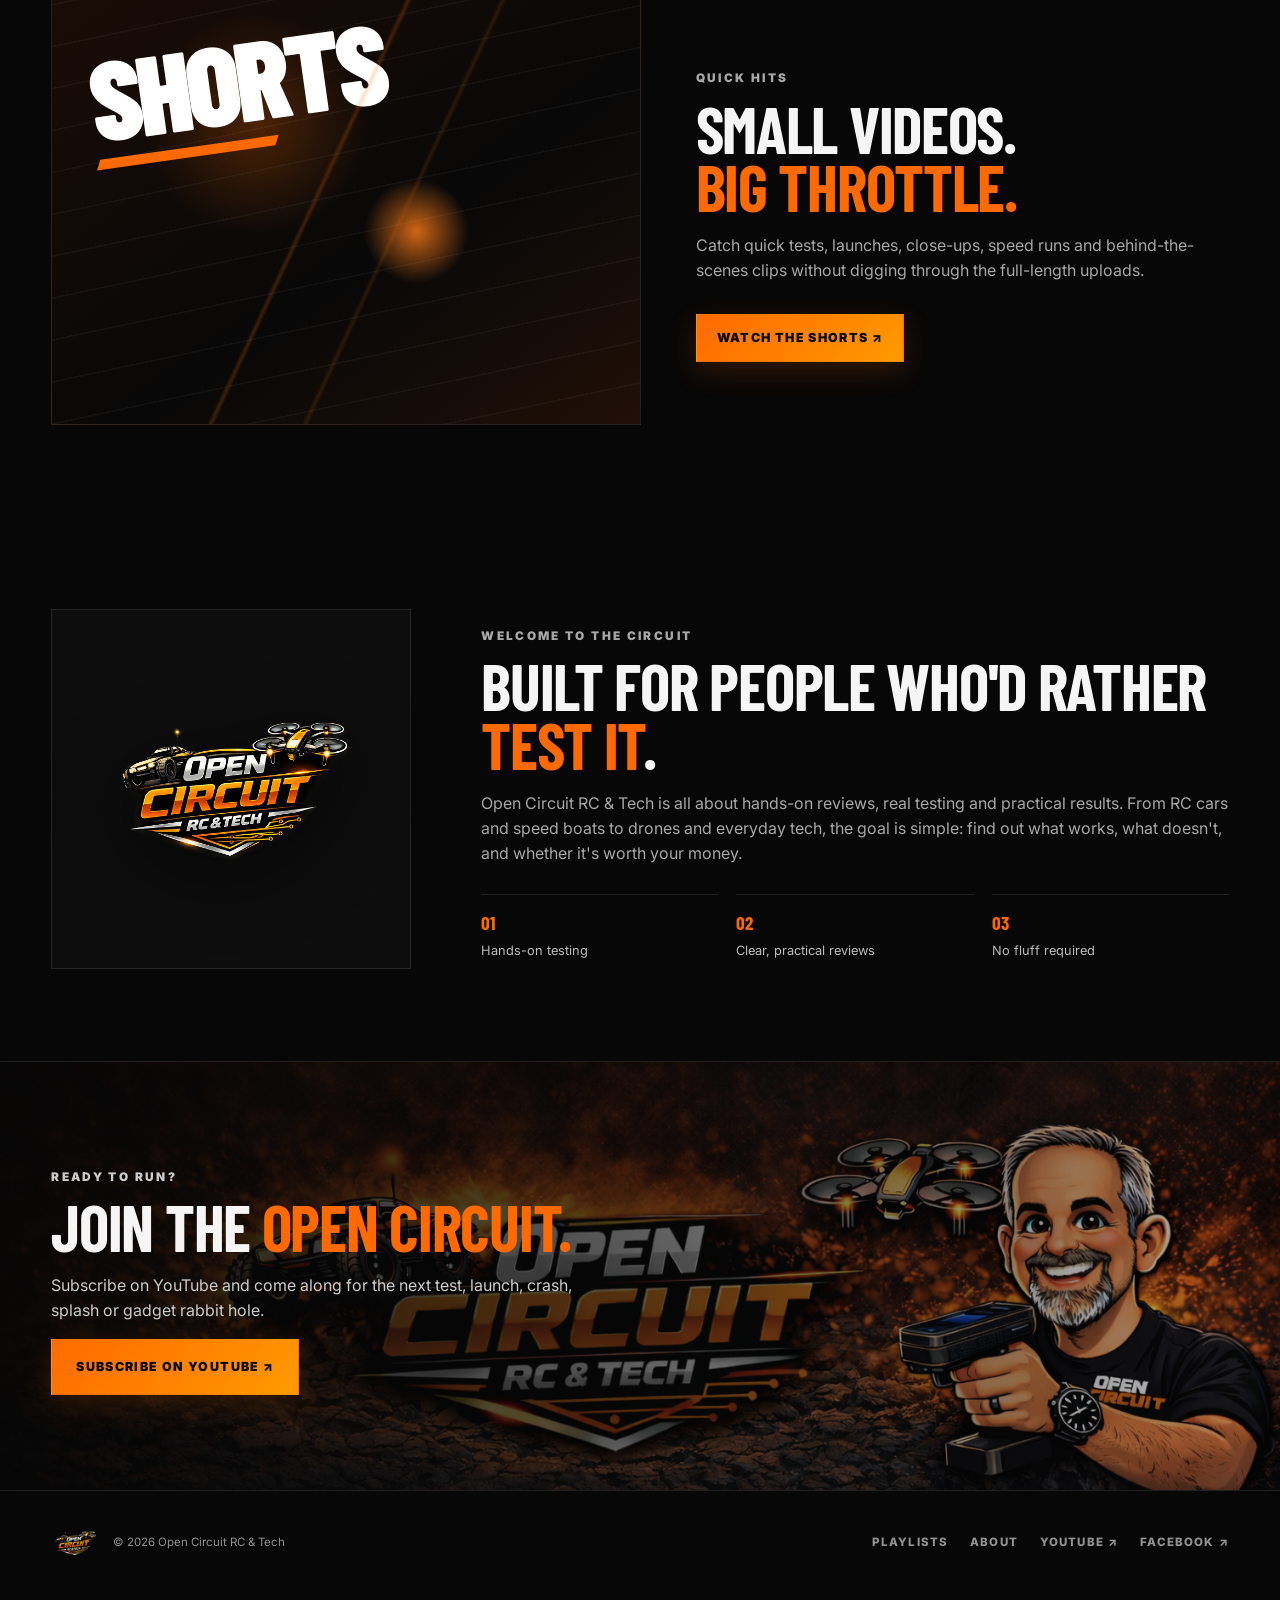
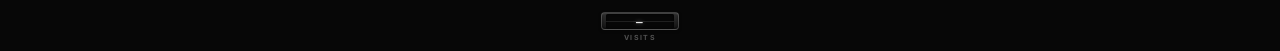
==== commit 6d115adf: "new revisions" ====
--- a/public/index.html
+++ b/public/index.html
@@ -166,6 +166,11 @@
     </div>
   </footer>
 
+  <div class="visitor-counter" aria-live="polite" aria-label="Website visitor count">
+    <div class="visitor-counter-display"><span id="visitor-count">000000</span></div>
+    <div class="visitor-counter-label">VISITS</div>
+  </div>
+
   <script src="site-config.js"></script>
   <script src="script.js"></script>
 </body>
--- a/public/styles.css
+++ b/public/styles.css
@@ -503,3 +503,62 @@
   }
   .nav-social svg{width:19px;height:19px}
 }
+
+
+/* Tiny graphic visitor counter at the very bottom of the page */
+.visitor-counter{
+  padding:2px 0 10px;
+  text-align:center;
+}
+.visitor-counter-display{
+  display:inline-flex;
+  align-items:center;
+  justify-content:center;
+  min-width:72px;
+  height:18px;
+  padding:2px 4px;
+  border:1px solid rgba(255,255,255,.18);
+  border-radius:4px;
+  background:
+    linear-gradient(180deg, rgba(255,255,255,.10), rgba(0,0,0,.18)),
+    #181818;
+  box-shadow:
+    inset 0 1px 1px rgba(255,255,255,.10),
+    inset 0 -1px 2px rgba(0,0,0,.65),
+    0 1px 3px rgba(0,0,0,.35);
+}
+.visitor-counter-display span{
+  position:relative;
+  display:block;
+  min-width:68px;
+  padding:1px 2px 0;
+  border-radius:2px;
+  background:#070707;
+  color:#f4f4f4;
+  font-family:"Courier New",Consolas,monospace;
+  font-size:11px;
+  font-weight:700;
+  line-height:14px;
+  letter-spacing:1.5px;
+  text-align:center;
+  text-shadow:0 0 4px rgba(255,255,255,.45);
+  box-shadow:inset 0 0 3px rgba(0,0,0,.9);
+}
+.visitor-counter-display span::after{
+  content:"";
+  position:absolute;
+  left:0;
+  right:0;
+  top:7px;
+  height:1px;
+  background:rgba(255,255,255,.10);
+}
+.visitor-counter-label{
+  margin-top:2px;
+  color:rgba(255,255,255,.30);
+  font-size:7px;
+  font-weight:700;
+  letter-spacing:.18em;
+  line-height:1;
+  text-transform:uppercase;
+}
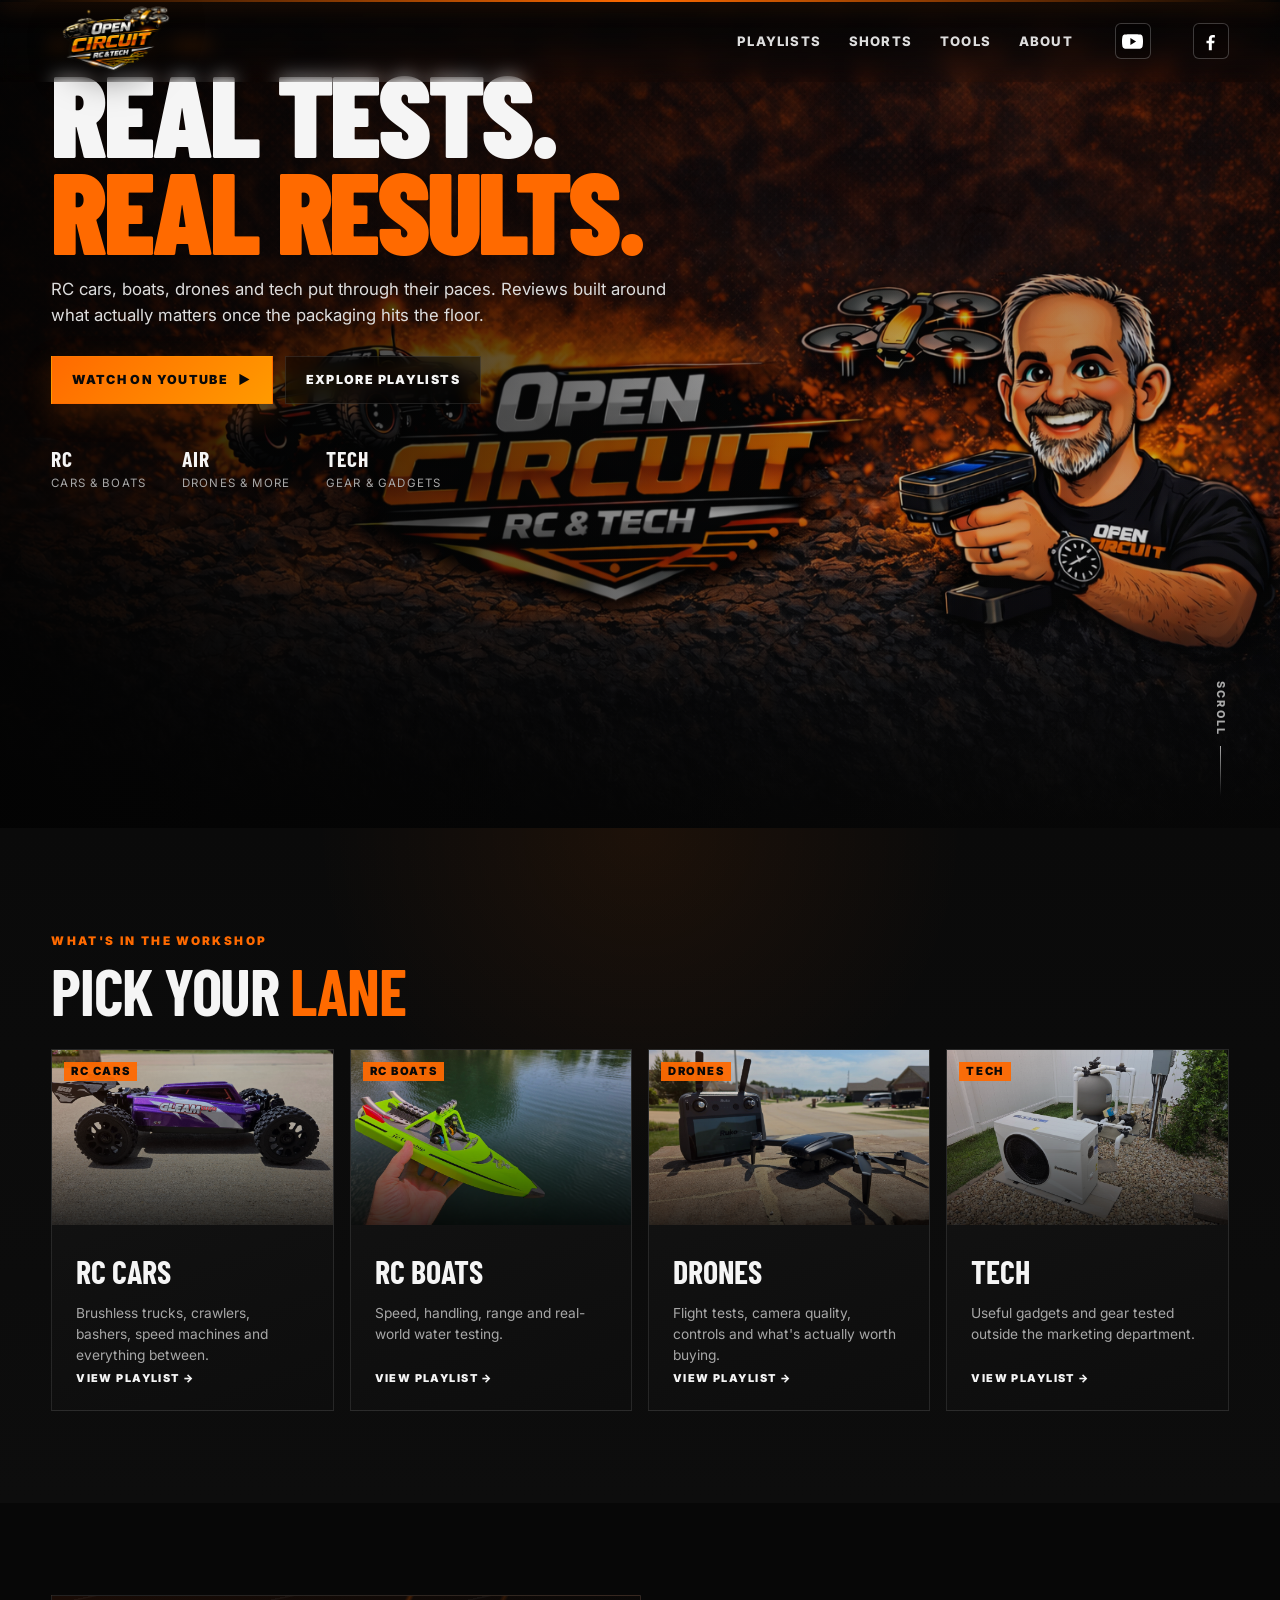
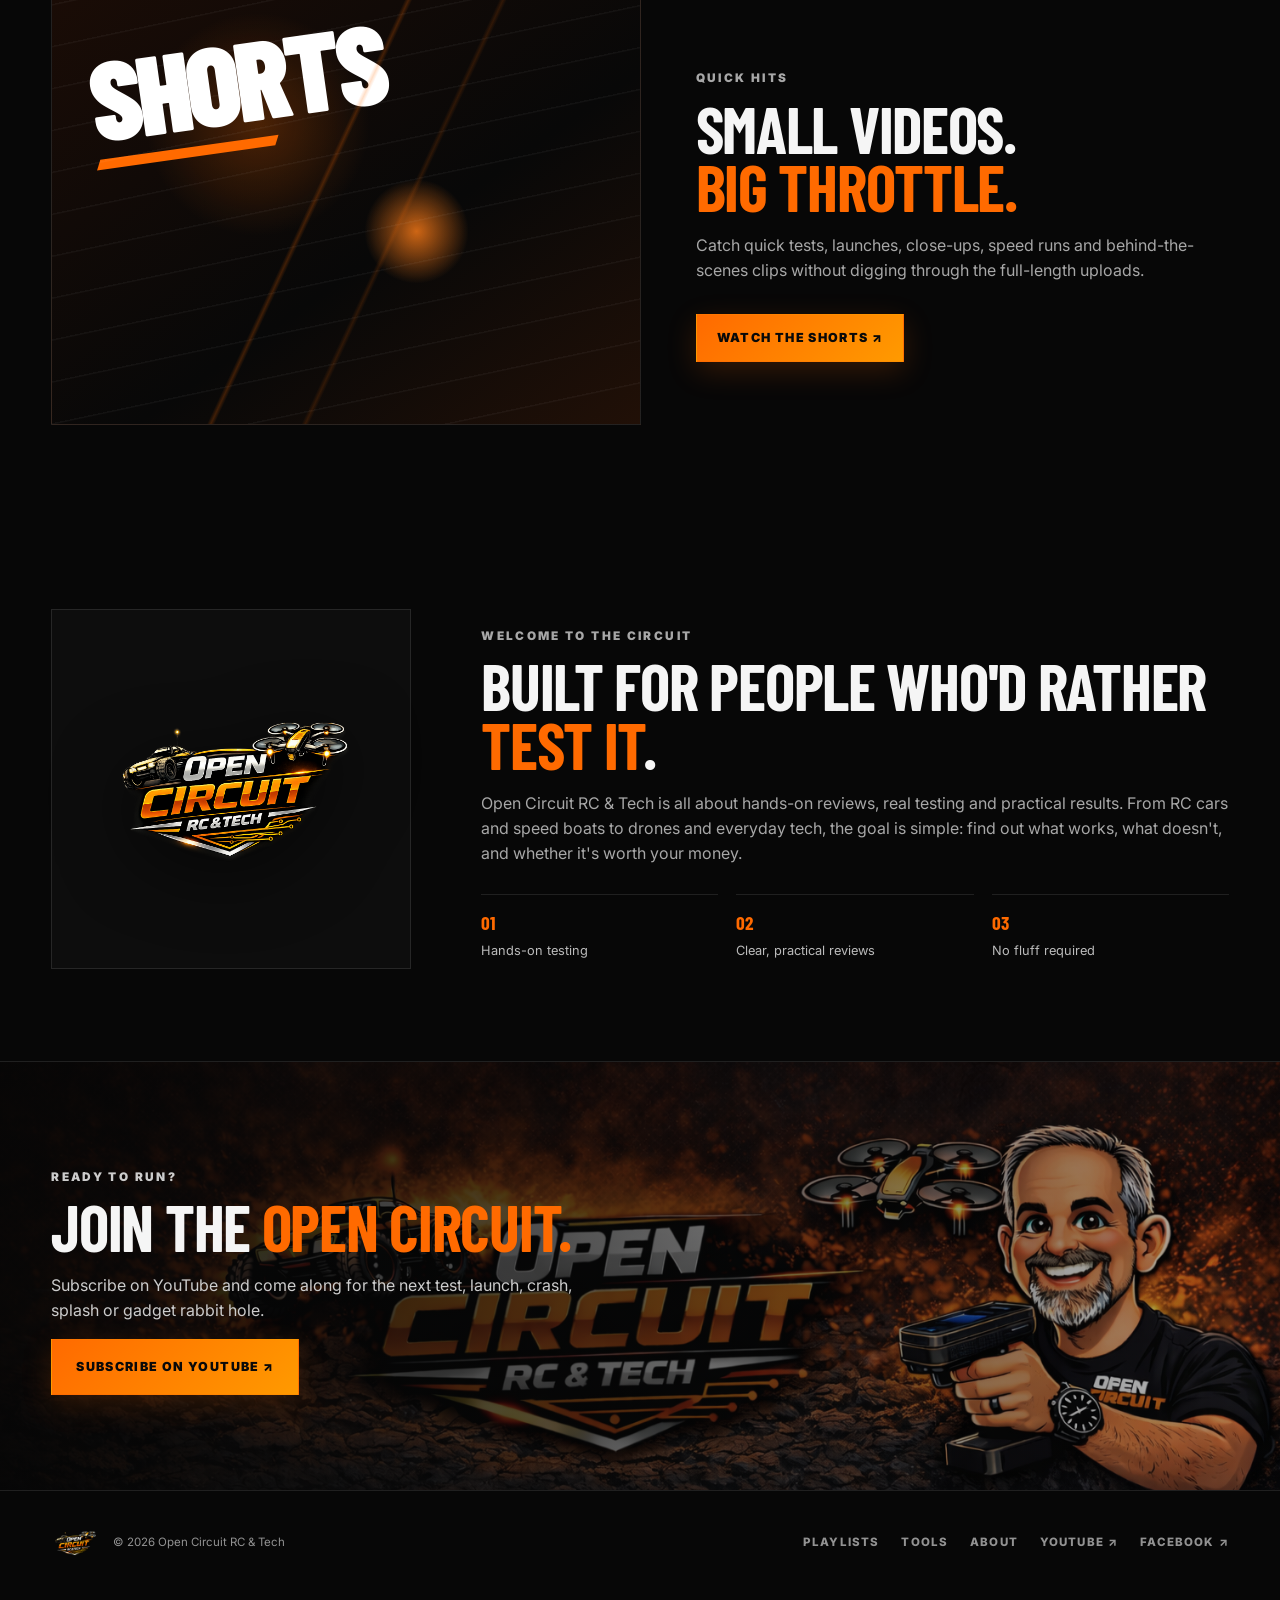
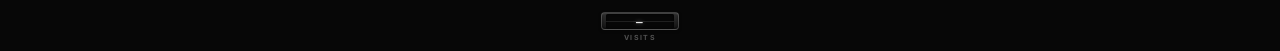
==== commit fa825d77: "added new tool section" ====
--- a/public/index.html
+++ b/public/index.html
@@ -22,6 +22,7 @@
     <nav class="nav">
       <a href="#reviews">Playlists</a>
       <a href="https://www.youtube.com/@OpenCircuitRC/shorts">Shorts</a>
+      <a href="tools.html">Tools</a>
       <a href="#about">About</a>
       <a class="nav-social" id="nav-youtube" href="https://www.youtube.com/@OpenCircuitRC" target="_blank" rel="noopener noreferrer" aria-label="YouTube" title="YouTube"><svg viewBox="0 0 24 24" aria-hidden="true"><path d="M23.5 6.2a3 3 0 0 0-2.1-2.1C19.5 3.6 12 3.6 12 3.6s-7.5 0-9.4.5A3 3 0 0 0 .5 6.2 31 31 0 0 0 0 12a31 31 0 0 0 .5 5.8 3 3 0 0 0 2.1 2.1c1.9.5 9.4.5 9.4.5s7.5 0 9.4-.5a3 3 0 0 0 2.1-2.1A31 31 0 0 0 24 12a31 31 0 0 0-.5-5.8ZM9.6 15.9V8.1l6.5 3.9-6.5 3.9Z"/></svg></a>
       <a class="nav-social" id="nav-facebook" href="https://www.facebook.com/OpenCircuitRCTech" target="_blank" rel="noopener noreferrer" aria-label="Facebook" title="Facebook"><svg viewBox="0 0 24 24" aria-hidden="true"><path d="M13.5 22v-8h2.7l.4-3h-3.1V9.1c0-.9.3-1.6 1.7-1.6h1.8V4.8c-.3 0-1.4-.1-2.6-.1-2.6 0-4.3 1.6-4.3 4.4V11H7.4v3h2.7v8h3.4Z"/></svg></a>
@@ -160,6 +161,7 @@
     </div>
     <div class="footer-links">
       <a href="#reviews">Playlists</a>
+      <a href="tools.html">Tools</a>
       <a href="#about">About</a>
       <a id="footer-youtube" href="https://www.youtube.com/channel/UC-fU_-yuEwnVY7F-mVAfO6w" target="_blank" rel="noopener">YouTube ↗</a>
       <a id="footer-facebook" href="https://www.facebook.com/OpenCircuitRCTech" target="_blank" rel="noopener">Facebook ↗</a>
--- a/public/styles.css
+++ b/public/styles.css
@@ -562,3 +562,74 @@
   line-height:1;
   text-transform:uppercase;
 }
+
+
+/* Tools / Apps pages */
+.page-shell{
+  width:min(var(--max),92%);margin:0 auto;padding-top:126px;padding-bottom:80px;
+}
+.page-hero{
+  padding:70px 0 48px;
+  border-bottom:1px solid var(--line);
+}
+.page-hero .eyebrow{margin-bottom:12px}
+.page-hero h1{
+  margin:0 0 16px;font-family:'Barlow Condensed',sans-serif;font-size:clamp(3.6rem,8vw,6.8rem);
+  line-height:.86;text-transform:uppercase;letter-spacing:-.03em;
+}
+.page-hero h1 span{color:var(--orange)}
+.page-hero p{max-width:760px;color:#cfcfcf;font-size:1.02rem}
+.tools-grid{
+  display:grid;grid-template-columns:repeat(2,minmax(0,1fr));gap:22px;margin-top:34px;
+}
+.tool-card{
+  position:relative;overflow:hidden;background:linear-gradient(145deg,#151515,#0c0c0c);
+  border:1px solid var(--line);padding:30px;transition:transform .22s ease,border-color .22s ease,box-shadow .22s ease;
+}
+.tool-card:before{
+  content:"";position:absolute;left:0;top:0;bottom:0;width:3px;background:linear-gradient(var(--orange),transparent);
+}
+.tool-card:hover{transform:translateY(-4px);border-color:rgba(255,106,0,.35);box-shadow:0 18px 42px rgba(0,0,0,.3)}
+.tool-badge{
+  display:inline-block;padding:6px 8px;background:rgba(255,106,0,.12);border:1px solid rgba(255,106,0,.3);
+  color:var(--orange);font-size:.62rem;font-weight:900;letter-spacing:.12em;text-transform:uppercase;
+}
+.tool-card h2{margin:14px 0 8px;font-family:'Barlow Condensed',sans-serif;font-size:2.6rem;line-height:.95;text-transform:uppercase}
+.tool-card p{margin:0 0 20px;color:var(--muted);font-size:.9rem}
+.tool-meta{display:flex;flex-wrap:wrap;gap:8px;margin:0 0 22px}
+.tool-meta span{padding:5px 8px;background:#111;border:1px solid var(--line);color:#aaa;font-size:.64rem;font-weight:800;letter-spacing:.08em;text-transform:uppercase}
+.tool-card .btn{width:max-content}
+.download-section{margin-top:60px}
+.download-panel{
+  background:linear-gradient(135deg,rgba(255,106,0,.09),rgba(255,255,255,.02) 35%,rgba(0,0,0,.08));
+  border:1px solid rgba(255,106,0,.25);padding:34px;position:relative;overflow:hidden;
+}
+.download-panel:after{
+  content:"";position:absolute;right:-100px;top:-100px;width:280px;height:280px;
+  border:1px solid rgba(255,106,0,.12);border-radius:50%;box-shadow:0 0 0 35px rgba(255,106,0,.03),0 0 0 70px rgba(255,106,0,.02);
+}
+.download-panel h2{margin:0 0 10px;font-family:'Barlow Condensed';font-size:2.8rem;text-transform:uppercase}
+.download-panel p{max-width:760px;color:#c5c5c5;margin:0 0 20px}
+.feature-list{display:grid;grid-template-columns:repeat(3,1fr);gap:18px;margin-top:35px}
+.feature-item{padding-top:15px;border-top:1px solid var(--line)}
+.feature-item strong{display:block;color:var(--orange);font-family:'Barlow Condensed';font-size:1.25rem;text-transform:uppercase}
+.feature-item span{display:block;color:#aaa;font-size:.8rem;margin-top:5px}
+.back-link{display:inline-flex;align-items:center;gap:8px;margin-top:26px;font-size:.7rem;font-weight:900;letter-spacing:.12em;color:#aaa;text-transform:uppercase}
+.back-link:hover{color:var(--orange)}
+.faq-grid{display:grid;grid-template-columns:repeat(2,1fr);gap:18px;margin-top:28px}
+.faq-item{background:#0d0d0d;border:1px solid var(--line);padding:22px}
+.faq-item h3{margin:0 0 8px;font-family:'Barlow Condensed';font-size:1.45rem;text-transform:uppercase}
+.faq-item p{margin:0;color:var(--muted);font-size:.86rem}
+.seo-copy{margin-top:58px;padding-top:28px;border-top:1px solid var(--line)}
+.seo-copy h2{font-family:'Barlow Condensed';font-size:2.5rem;text-transform:uppercase;margin:0 0 10px}
+.seo-copy h3{font-family:'Barlow Condensed';font-size:1.65rem;text-transform:uppercase;margin:28px 0 7px}
+.seo-copy p{color:var(--muted);max-width:860px}
+@media(max-width:900px){
+  .tools-grid,.faq-grid{grid-template-columns:1fr}
+  .feature-list{grid-template-columns:1fr}
+}
+@media(max-width:620px){
+  .page-shell{padding-top:100px;padding-bottom:55px}
+  .page-hero{padding:52px 0 36px}
+  .tool-card,.download-panel{padding:24px}
+}
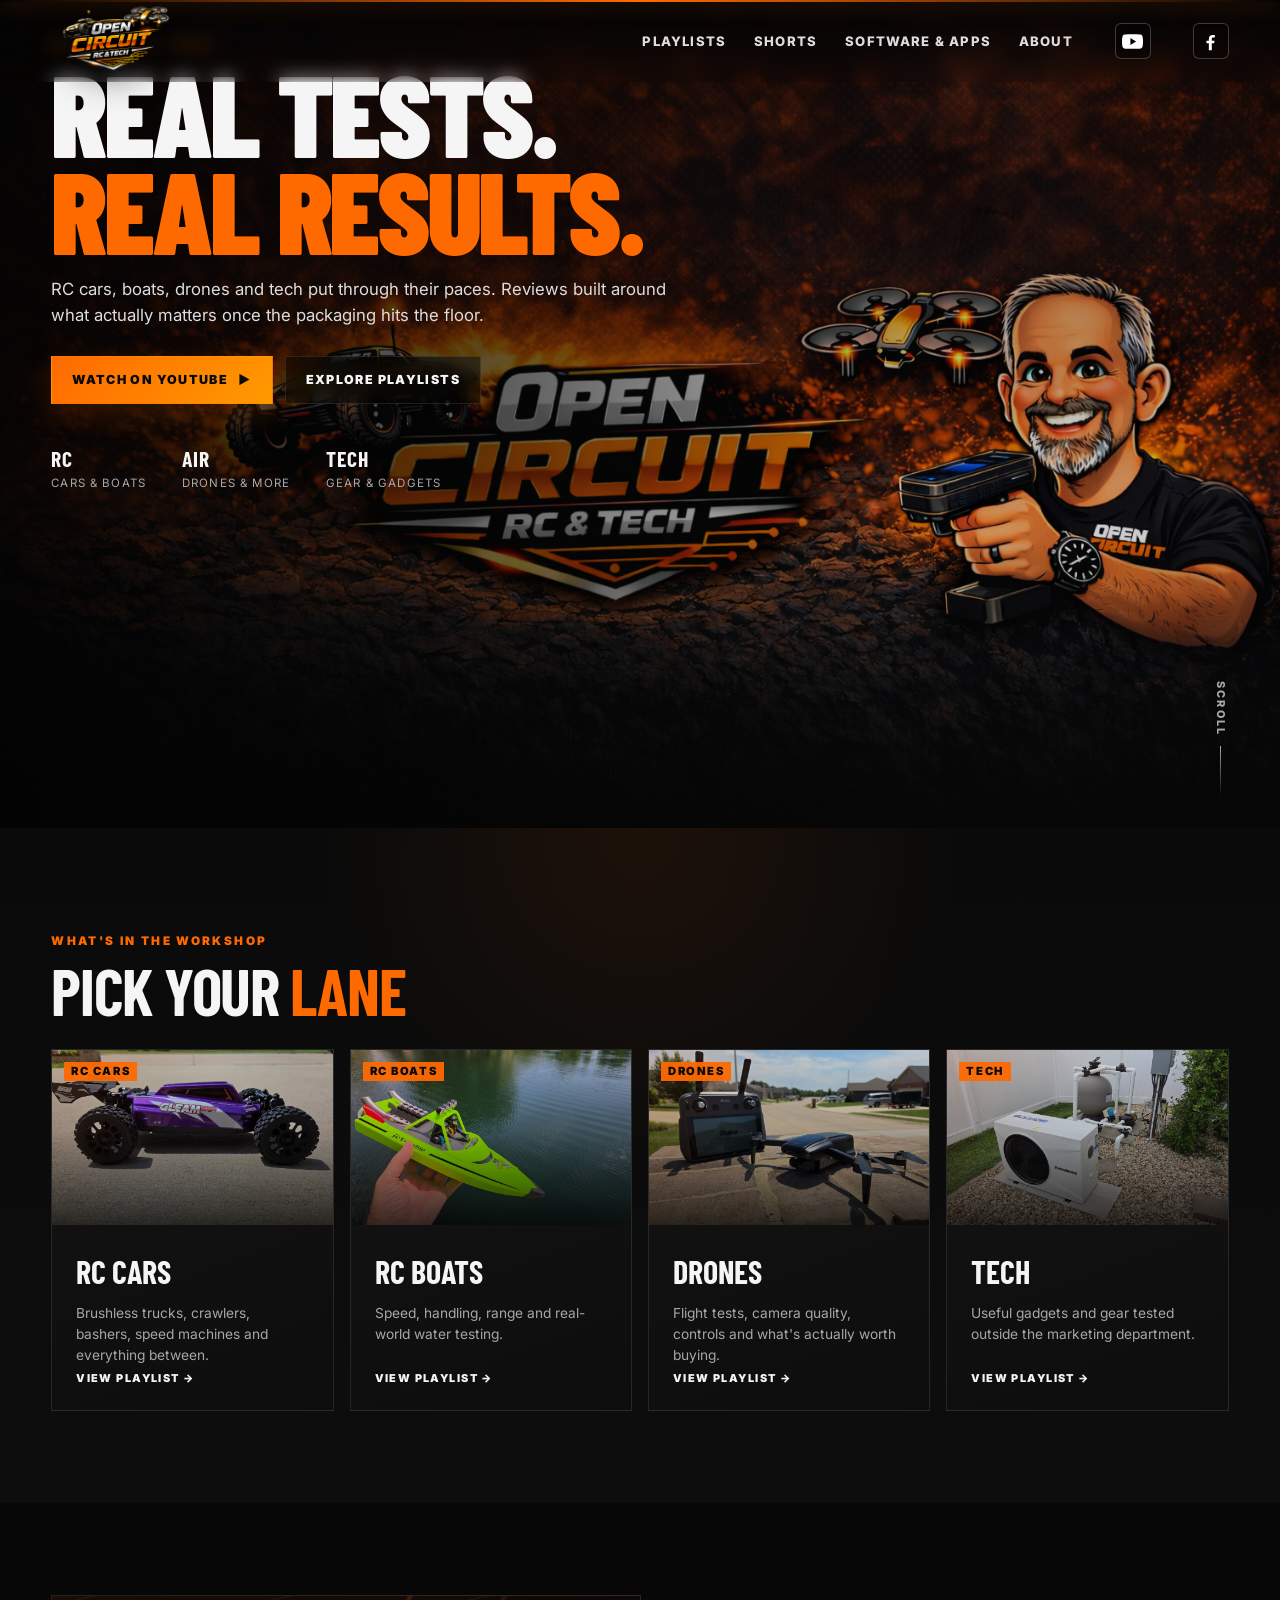
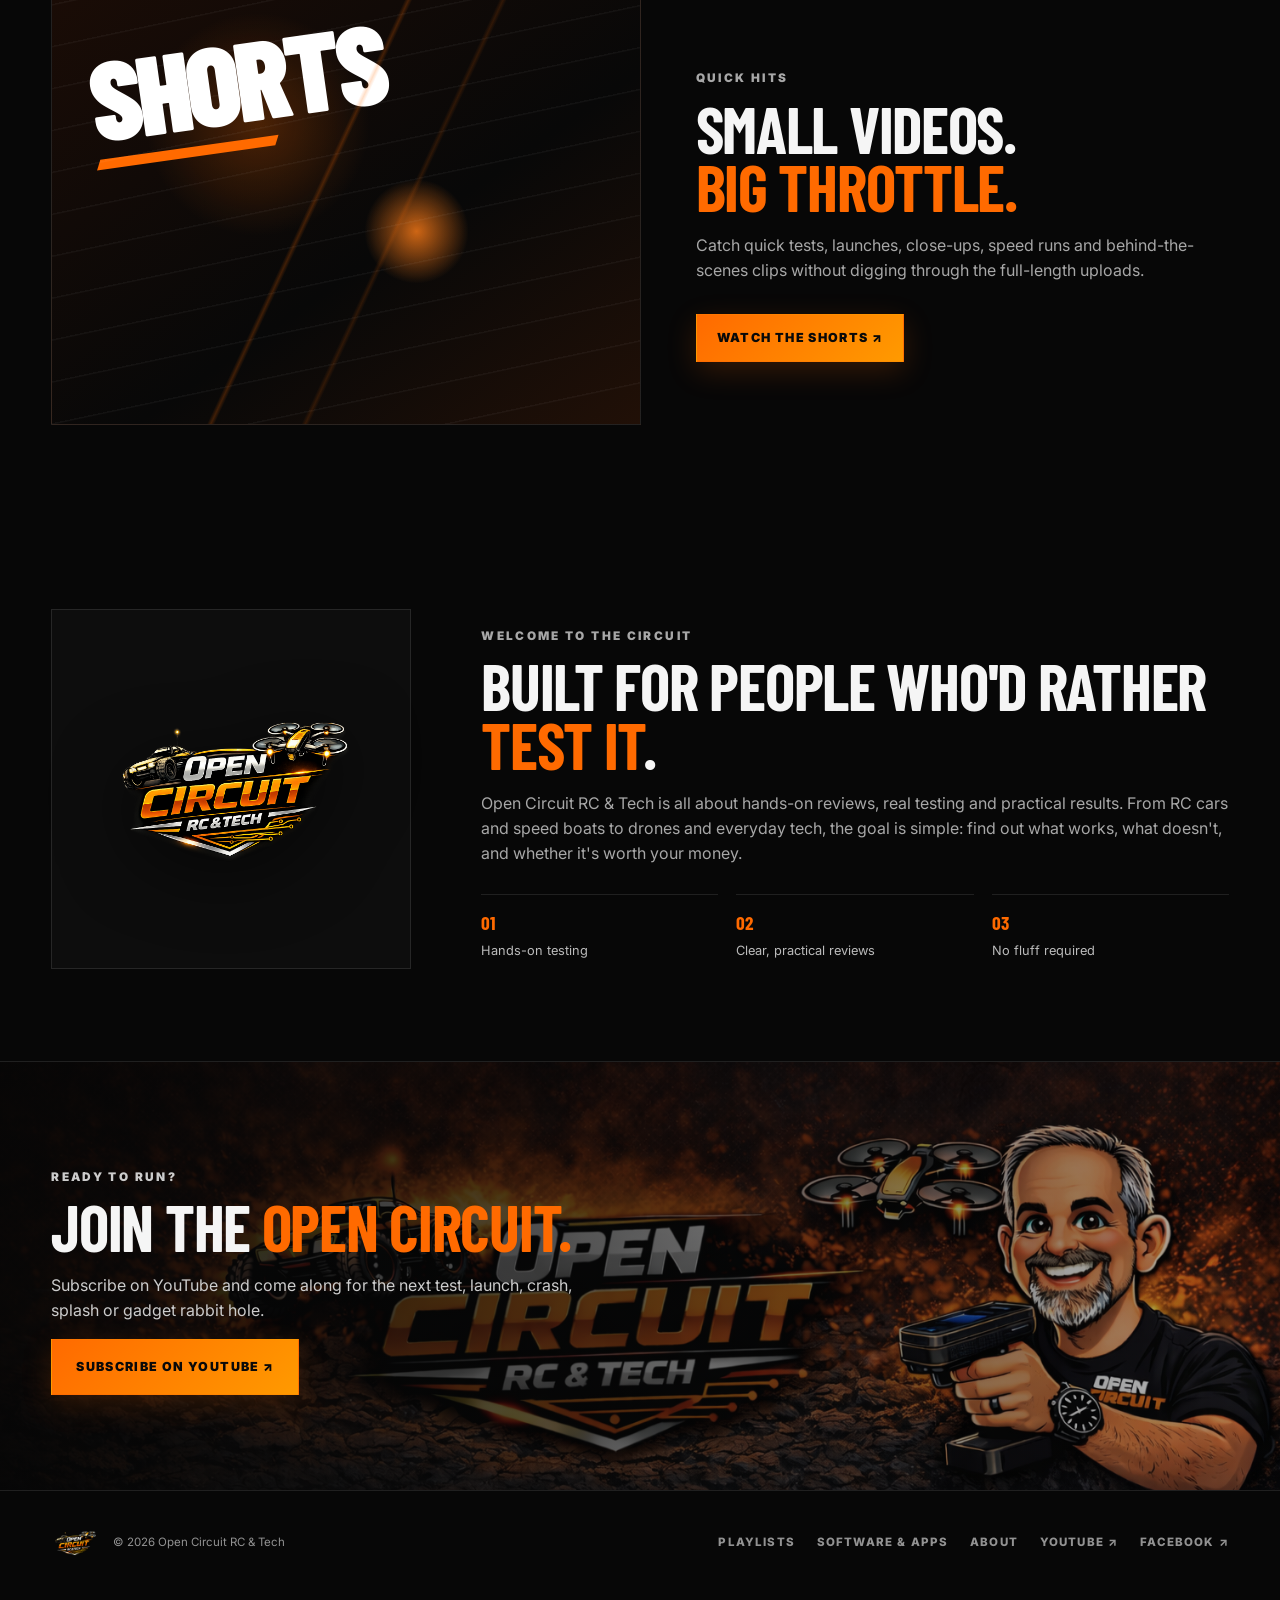
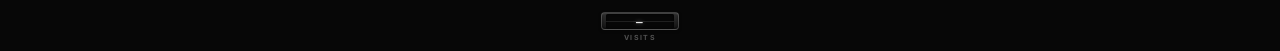
==== commit 33c381f7: "updated text" ====
--- a/public/index.html
+++ b/public/index.html
@@ -22,7 +22,7 @@
     <nav class="nav">
       <a href="#reviews">Playlists</a>
       <a href="https://www.youtube.com/@OpenCircuitRC/shorts">Shorts</a>
-      <a href="tools.html">Tools</a>
+      <a href="tools.html">Software &amp; Apps</a>
       <a href="#about">About</a>
       <a class="nav-social" id="nav-youtube" href="https://www.youtube.com/@OpenCircuitRC" target="_blank" rel="noopener noreferrer" aria-label="YouTube" title="YouTube"><svg viewBox="0 0 24 24" aria-hidden="true"><path d="M23.5 6.2a3 3 0 0 0-2.1-2.1C19.5 3.6 12 3.6 12 3.6s-7.5 0-9.4.5A3 3 0 0 0 .5 6.2 31 31 0 0 0 0 12a31 31 0 0 0 .5 5.8 3 3 0 0 0 2.1 2.1c1.9.5 9.4.5 9.4.5s7.5 0 9.4-.5a3 3 0 0 0 2.1-2.1A31 31 0 0 0 24 12a31 31 0 0 0-.5-5.8ZM9.6 15.9V8.1l6.5 3.9-6.5 3.9Z"/></svg></a>
       <a class="nav-social" id="nav-facebook" href="https://www.facebook.com/OpenCircuitRCTech" target="_blank" rel="noopener noreferrer" aria-label="Facebook" title="Facebook"><svg viewBox="0 0 24 24" aria-hidden="true"><path d="M13.5 22v-8h2.7l.4-3h-3.1V9.1c0-.9.3-1.6 1.7-1.6h1.8V4.8c-.3 0-1.4-.1-2.6-.1-2.6 0-4.3 1.6-4.3 4.4V11H7.4v3h2.7v8h3.4Z"/></svg></a>
@@ -161,7 +161,7 @@
     </div>
     <div class="footer-links">
       <a href="#reviews">Playlists</a>
-      <a href="tools.html">Tools</a>
+      <a href="tools.html">Software &amp; Apps</a>
       <a href="#about">About</a>
       <a id="footer-youtube" href="https://www.youtube.com/channel/UC-fU_-yuEwnVY7F-mVAfO6w" target="_blank" rel="noopener">YouTube ↗</a>
       <a id="footer-facebook" href="https://www.facebook.com/OpenCircuitRCTech" target="_blank" rel="noopener">Facebook ↗</a>
--- a/public/styles.css
+++ b/public/styles.css
@@ -596,6 +596,8 @@
 }
 .tool-card h2{margin:14px 0 8px;font-family:'Barlow Condensed',sans-serif;font-size:2.6rem;line-height:.95;text-transform:uppercase}
 .tool-card p{margin:0 0 20px;color:var(--muted);font-size:.9rem}
+.tool-preview{margin:4px 0 22px;padding:10px;background:#090909;border:1px solid var(--line);overflow:hidden}
+.tool-preview img{display:block;width:100%;max-width:430px;height:auto;margin:0 auto;border:1px solid #252525}
 .tool-meta{display:flex;flex-wrap:wrap;gap:8px;margin:0 0 22px}
 .tool-meta span{padding:5px 8px;background:#111;border:1px solid var(--line);color:#aaa;font-size:.64rem;font-weight:800;letter-spacing:.08em;text-transform:uppercase}
 .tool-card .btn{width:max-content}
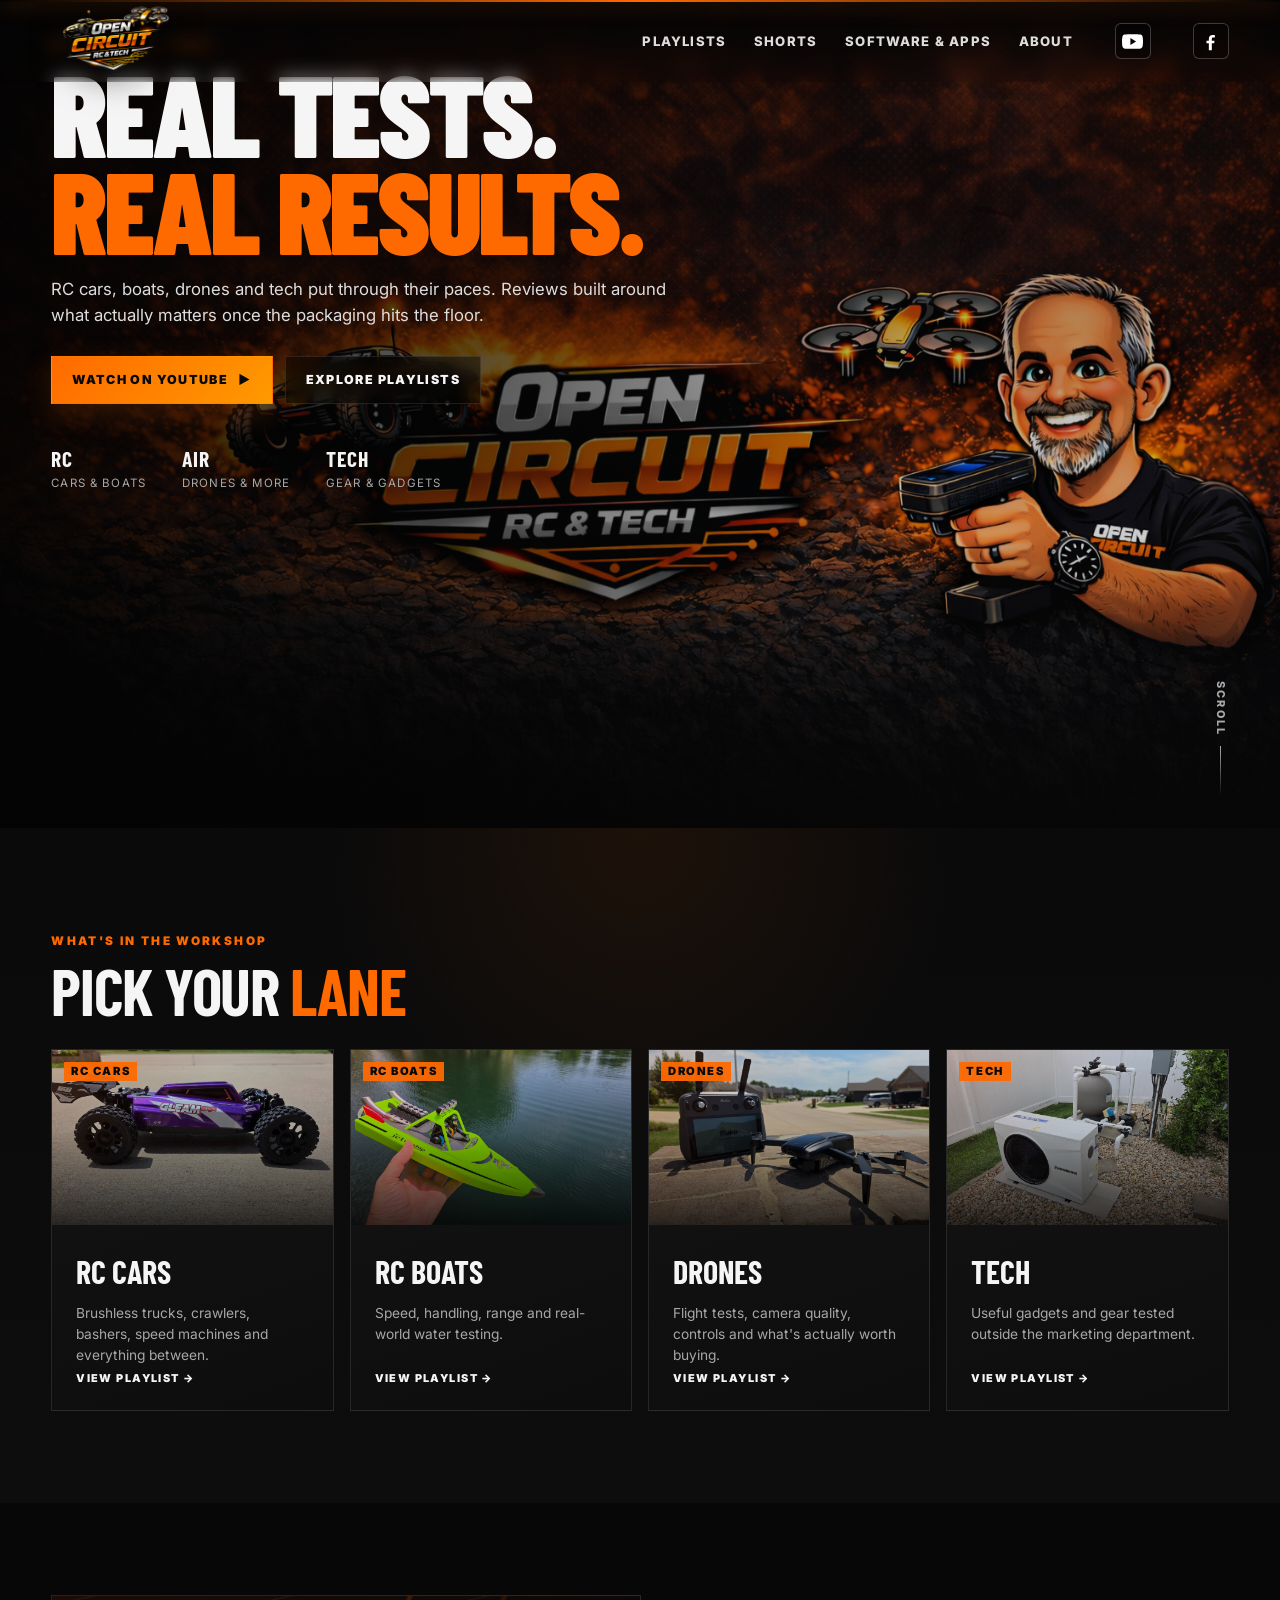
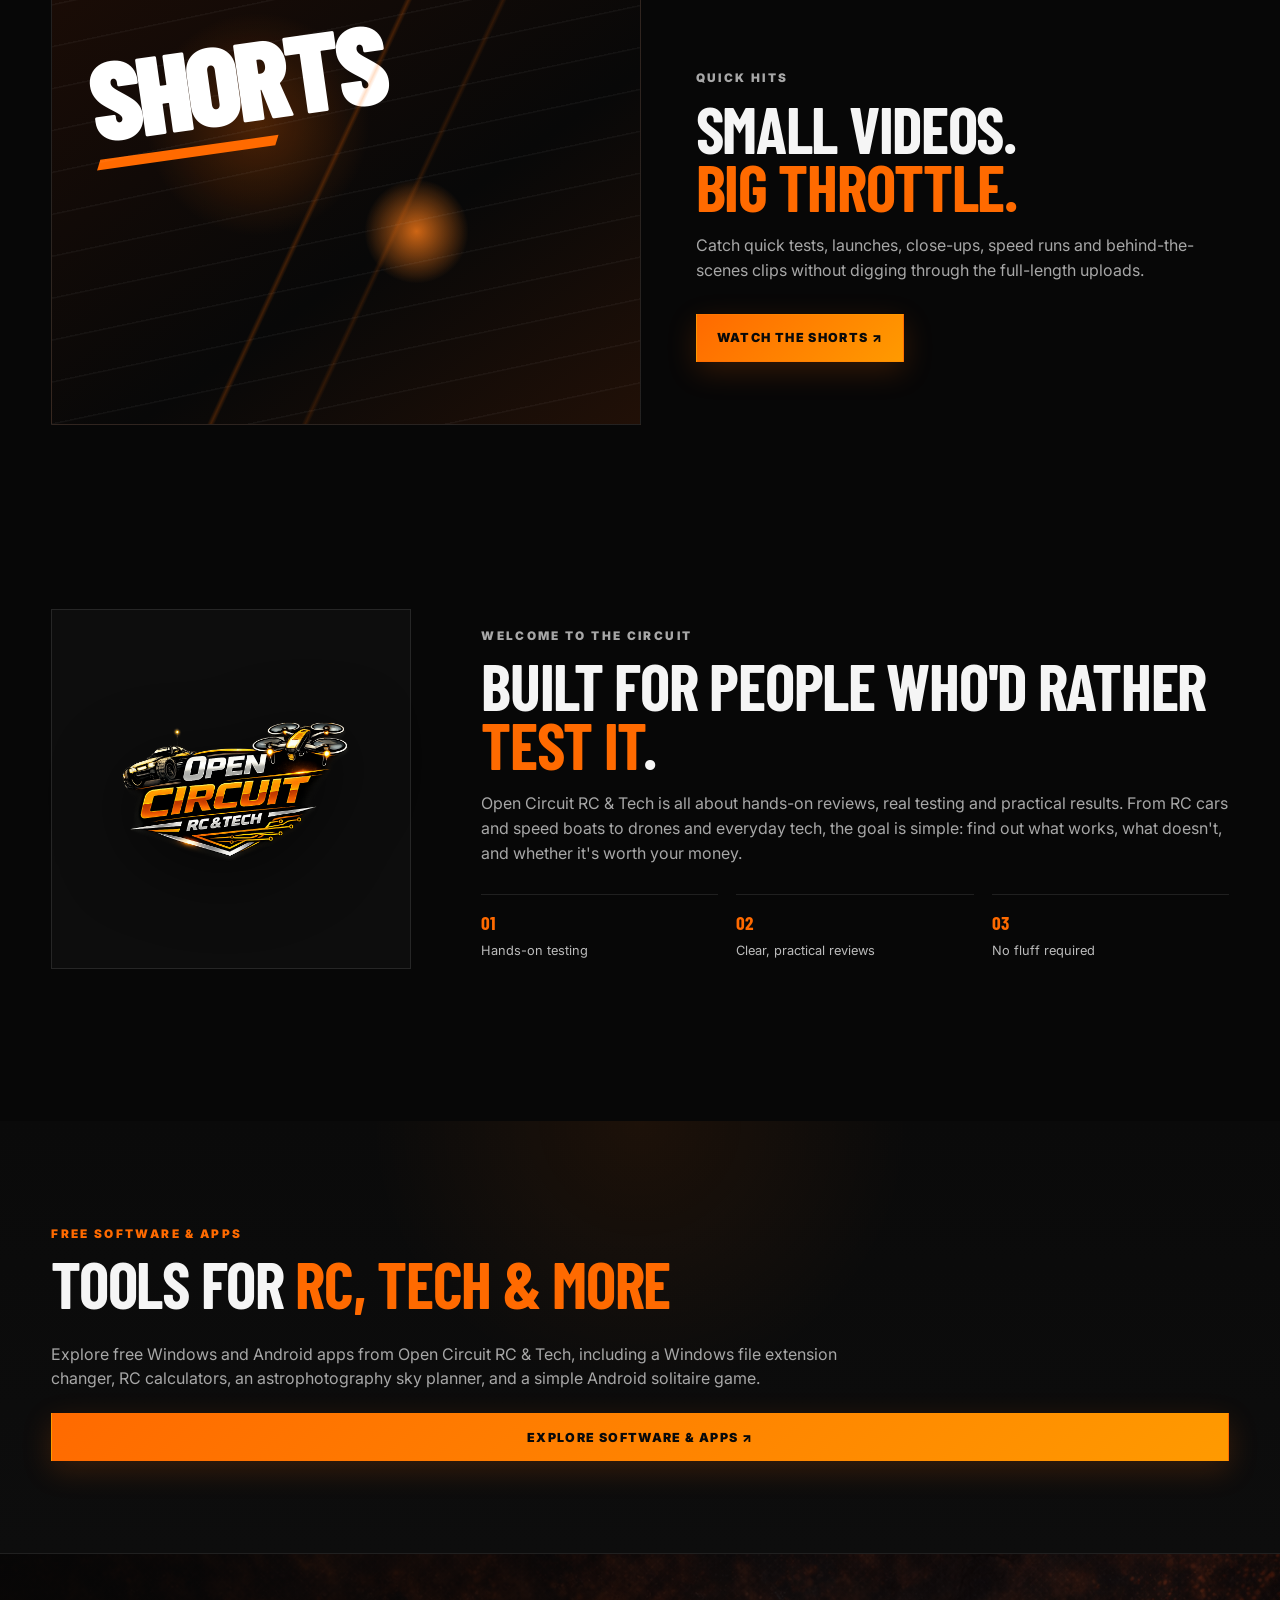
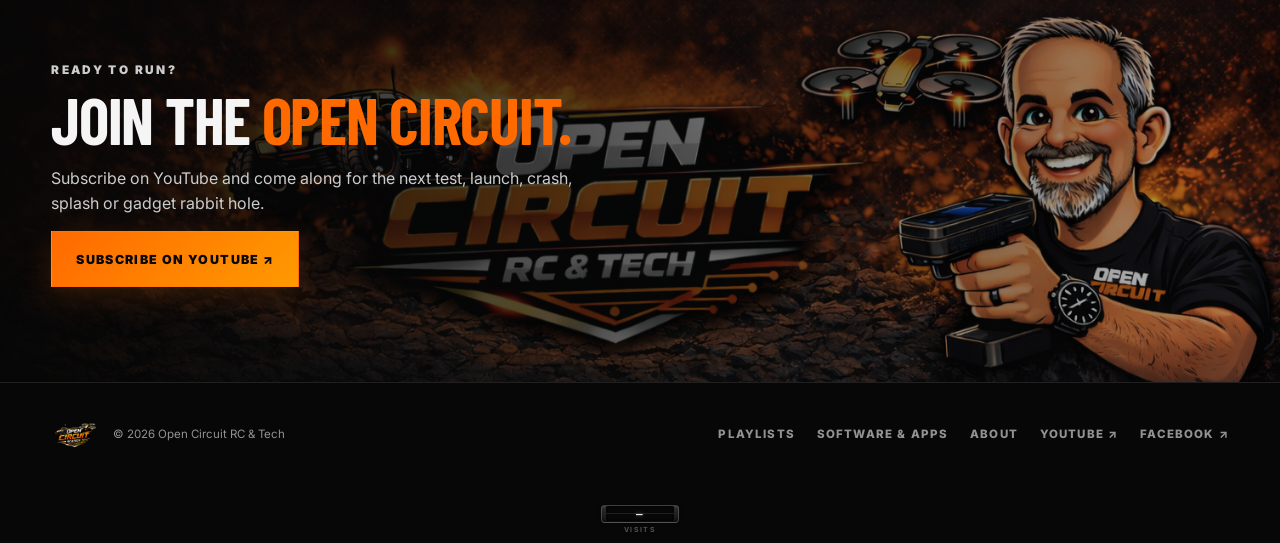
==== commit fa40f594: "SEO opt" ====
--- a/public/index.html
+++ b/public/index.html
@@ -3,9 +3,31 @@
 <head>
   <meta charset="UTF-8">
   <meta name="viewport" content="width=device-width, initial-scale=1.0">
-  <meta name="description" content="Open Circuit RC & Tech - RC cars, boats, drones, tech reviews, tests and builds.">
-  <title>Open Circuit RC & Tech</title>
+  <meta name="description" content="Open Circuit RC &amp; Tech features hands-on RC car, RC boat, drone and technology reviews, tests, tips, and free Windows and Android apps.">
+  <meta name="robots" content="index,follow,max-image-preview:large">
+  <link rel="canonical" href="https://opencircuitrc.com/">
+  <meta property="og:title" content="Open Circuit RC &amp; Tech | RC, Drones, Tech &amp; Apps">
+  <meta property="og:description" content="Hands-on RC car, boat, drone and technology reviews plus practical Windows and Android apps from Open Circuit RC &amp; Tech.">
+  <meta property="og:type" content="website">
+  <meta property="og:url" content="https://opencircuitrc.com/">
+  <meta property="og:image" content="https://opencircuitrc.com/assets/banner.png">
+  <meta property="og:site_name" content="Open Circuit RC &amp; Tech">
+  <meta name="twitter:card" content="summary_large_image">
+  <meta name="twitter:title" content="Open Circuit RC &amp; Tech | RC, Drones, Tech &amp; Apps">
+  <meta name="twitter:description" content="Hands-on RC car, boat, drone and technology reviews plus practical Windows and Android apps.">
+  <meta name="twitter:image" content="https://opencircuitrc.com/assets/banner.png">
+  <title>Open Circuit RC &amp; Tech | RC, Drones, Tech &amp; Apps</title>
   <link rel="stylesheet" href="styles.css">
+  <script type="application/ld+json">
+  {
+    "@context":"https://schema.org",
+    "@type":"WebSite",
+    "name":"Open Circuit RC & Tech",
+    "url":"https://opencircuitrc.com/",
+    "description":"Hands-on RC car, RC boat, drone and technology reviews plus free Windows and Android apps."
+  }
+  </script>
+
 </head>
 <body>
   <div class="top-glow"></div>
@@ -22,7 +44,7 @@
     <nav class="nav">
       <a href="#reviews">Playlists</a>
       <a href="https://www.youtube.com/@OpenCircuitRC/shorts">Shorts</a>
-      <a href="tools.html">Software &amp; Apps</a>
+      <a href="/tools">Software &amp; Apps</a>
       <a href="#about">About</a>
       <a class="nav-social" id="nav-youtube" href="https://www.youtube.com/@OpenCircuitRC" target="_blank" rel="noopener noreferrer" aria-label="YouTube" title="YouTube"><svg viewBox="0 0 24 24" aria-hidden="true"><path d="M23.5 6.2a3 3 0 0 0-2.1-2.1C19.5 3.6 12 3.6 12 3.6s-7.5 0-9.4.5A3 3 0 0 0 .5 6.2 31 31 0 0 0 0 12a31 31 0 0 0 .5 5.8 3 3 0 0 0 2.1 2.1c1.9.5 9.4.5 9.4.5s7.5 0 9.4-.5a3 3 0 0 0 2.1-2.1A31 31 0 0 0 24 12a31 31 0 0 0-.5-5.8ZM9.6 15.9V8.1l6.5 3.9-6.5 3.9Z"/></svg></a>
       <a class="nav-social" id="nav-facebook" href="https://www.facebook.com/OpenCircuitRCTech" target="_blank" rel="noopener noreferrer" aria-label="Facebook" title="Facebook"><svg viewBox="0 0 24 24" aria-hidden="true"><path d="M13.5 22v-8h2.7l.4-3h-3.1V9.1c0-.9.3-1.6 1.7-1.6h1.8V4.8c-.3 0-1.4-.1-2.6-.1-2.6 0-4.3 1.6-4.3 4.4V11H7.4v3h2.7v8h3.4Z"/></svg></a>
@@ -143,6 +165,13 @@
       </div>
     </section>
 
+    <!-- SEO app hub -->
+    <section class="section dark-band seo-app-hub" aria-labelledby="software-apps-heading">
+      <div class="section-heading compact"><div><p class="kicker">FREE SOFTWARE &amp; APPS</p><h2 id="software-apps-heading">Tools for <span>RC, tech &amp; more</span></h2></div></div>
+      <p class="seo-hub-copy">Explore free Windows and Android apps from Open Circuit RC &amp; Tech, including a Windows file extension changer, RC calculators, an astrophotography sky planner, and a simple Android solitaire game.</p>
+      <a class="btn btn-primary" href="/tools">EXPLORE SOFTWARE &amp; APPS ↗</a>
+    </section>
+
     <section class="subscribe">
       <div class="subscribe-art"></div>
       <div class="subscribe-content">
@@ -161,7 +190,7 @@
     </div>
     <div class="footer-links">
       <a href="#reviews">Playlists</a>
-      <a href="tools.html">Software &amp; Apps</a>
+      <a href="/tools">Software &amp; Apps</a>
       <a href="#about">About</a>
       <a id="footer-youtube" href="https://www.youtube.com/channel/UC-fU_-yuEwnVY7F-mVAfO6w" target="_blank" rel="noopener">YouTube ↗</a>
       <a id="footer-facebook" href="https://www.facebook.com/OpenCircuitRCTech" target="_blank" rel="noopener">Facebook ↗</a>
--- a/public/styles.css
+++ b/public/styles.css
@@ -598,6 +598,7 @@
 .tool-card p{margin:0 0 20px;color:var(--muted);font-size:.9rem}
 .tool-preview{margin:4px 0 22px;padding:10px;background:#090909;border:1px solid var(--line);overflow:hidden}
 .tool-preview img{display:block;width:100%;max-width:430px;height:auto;margin:0 auto;border:1px solid #252525}
+.tool-preview-rc img{width:auto;max-width:100%;max-height:430px}
 .tool-meta{display:flex;flex-wrap:wrap;gap:8px;margin:0 0 22px}
 .tool-meta span{padding:5px 8px;background:#111;border:1px solid var(--line);color:#aaa;font-size:.64rem;font-weight:800;letter-spacing:.08em;text-transform:uppercase}
 .tool-card .btn{width:max-content}
@@ -635,3 +636,24 @@
   .page-hero{padding:52px 0 36px}
   .tool-card,.download-panel{padding:24px}
 }
+.tool-preview-astro img{width:190px;max-width:70%;border-radius:22px}
+.tool-preview-solitaire img{width:auto;max-width:100%;max-height:520px;margin:0 auto}
+
+
+/* SEO-focused software detail pages */
+.seo-app-hub{margin-top:60px}
+.seo-hub-copy{max-width:820px;color:var(--muted);margin:0 0 22px}
+.tool-detail-link{display:block;margin-top:16px;color:#aaa;font-size:.7rem;font-weight:900;letter-spacing:.09em;text-transform:uppercase}
+.tool-detail-link:hover{color:var(--orange)}
+.app-detail{display:grid;grid-template-columns:minmax(320px,.9fr) minmax(0,1.1fr);gap:42px;margin-top:46px;align-items:center}
+.app-detail-media{background:#090909;border:1px solid var(--line);padding:14px;overflow:hidden}
+.app-detail-media img{display:block;width:100%;max-height:600px;object-fit:contain;margin:0 auto}
+.app-detail-copy h2{margin:14px 0 12px;font-family:'Barlow Condensed';font-size:2.8rem;text-transform:uppercase}
+.app-detail-copy p{color:#c7c7c7;font-size:1rem;line-height:1.7}
+.app-detail-copy .btn{margin-top:4px}
+.app-features{margin-top:70px;padding-top:30px;border-top:1px solid var(--line)}
+.app-feature-grid{display:grid;grid-template-columns:repeat(2,1fr);gap:18px;margin-top:28px}
+.app-feature{background:#0d0d0d;border:1px solid var(--line);padding:24px}
+.app-feature h3{margin:0 0 8px;font-family:'Barlow Condensed';font-size:1.45rem;text-transform:uppercase;color:var(--orange)}
+.app-feature p{margin:0;color:var(--muted);font-size:.9rem;line-height:1.55}
+@media(max-width:900px){.app-detail{grid-template-columns:1fr;gap:26px}.app-feature-grid{grid-template-columns:1fr}}
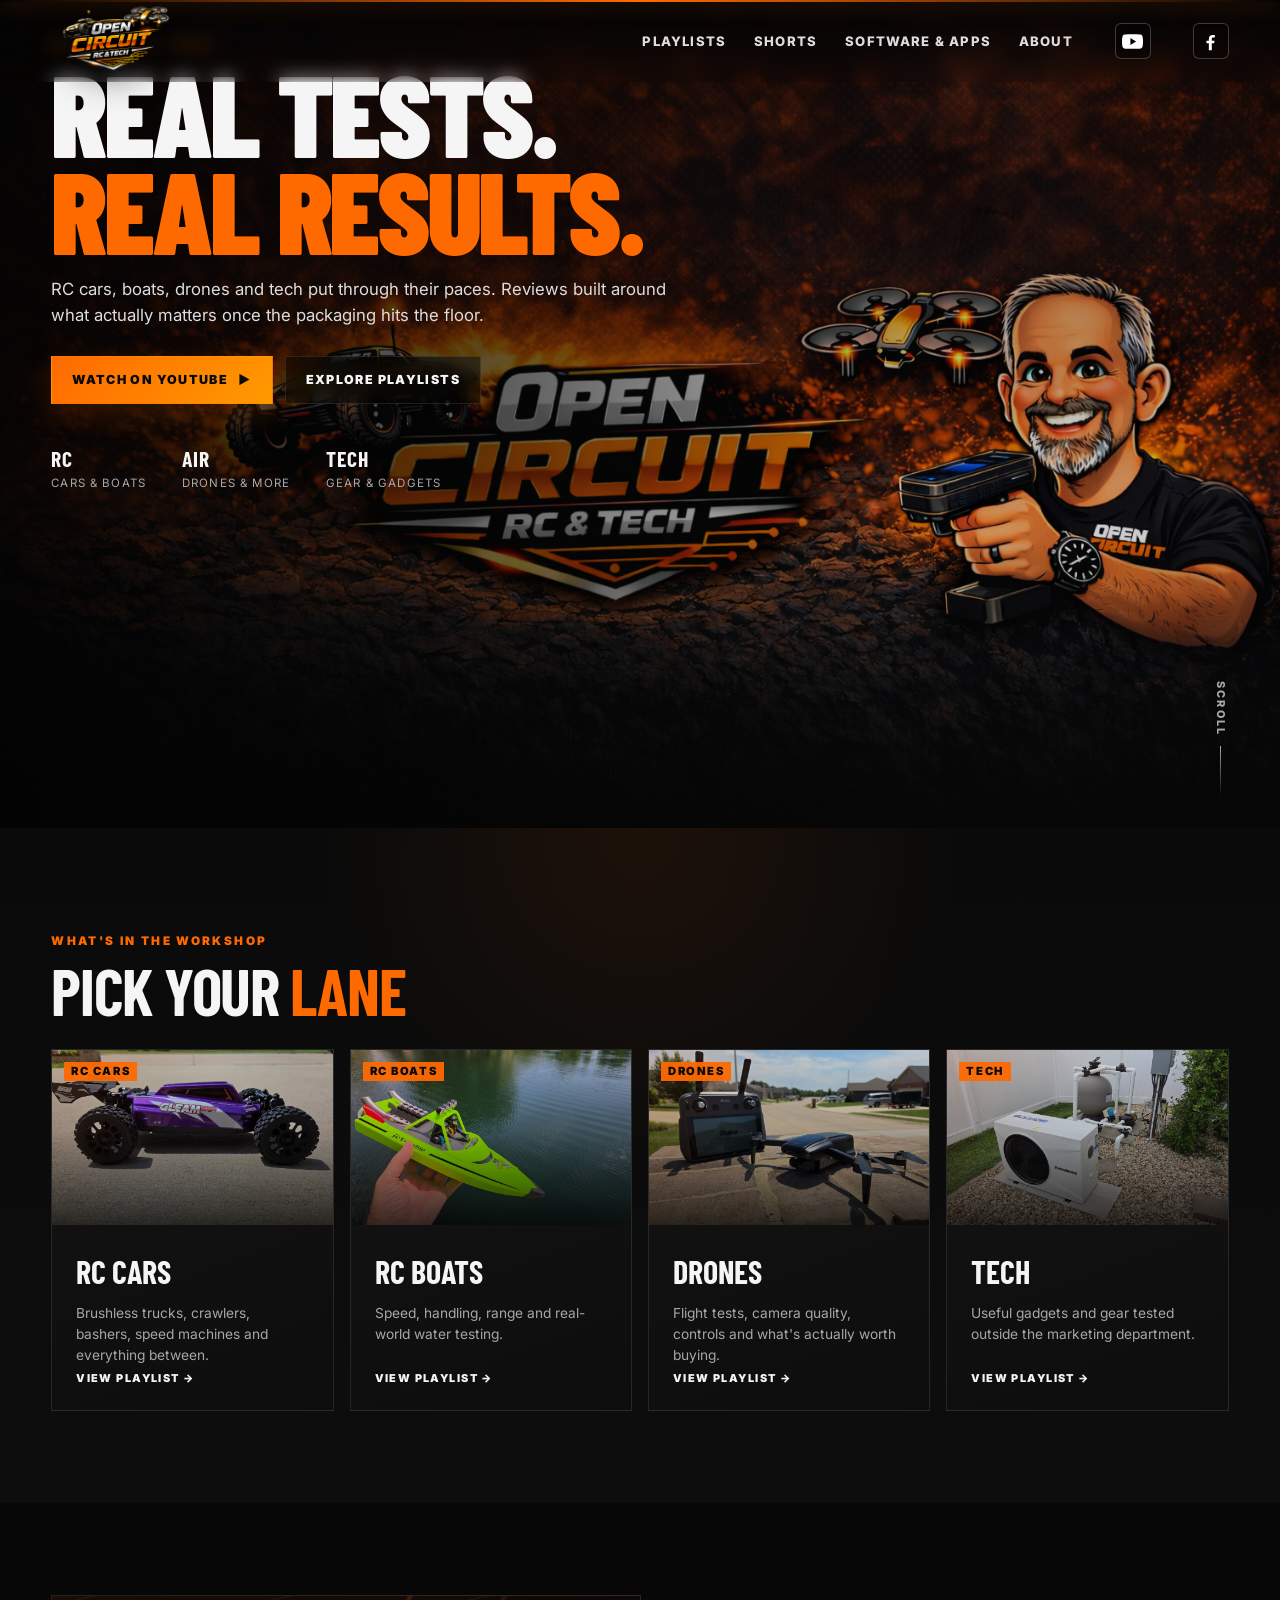
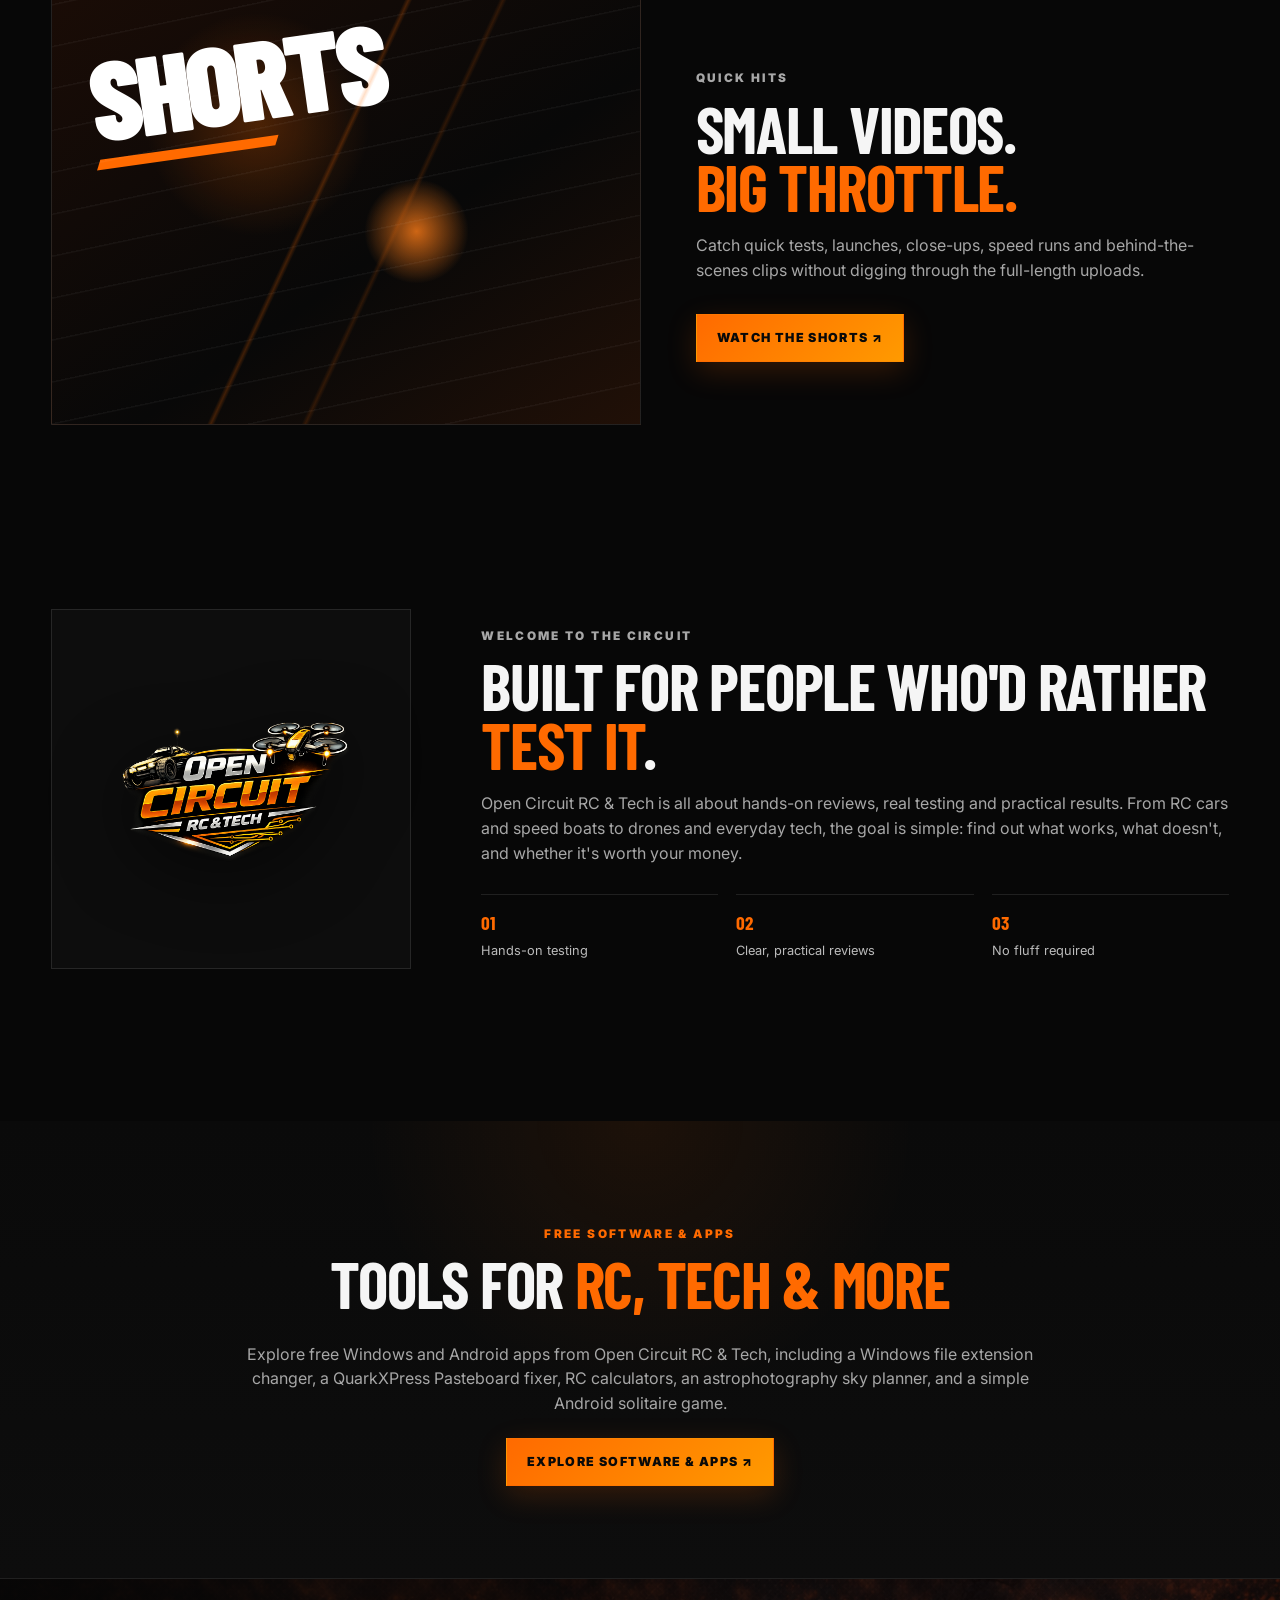
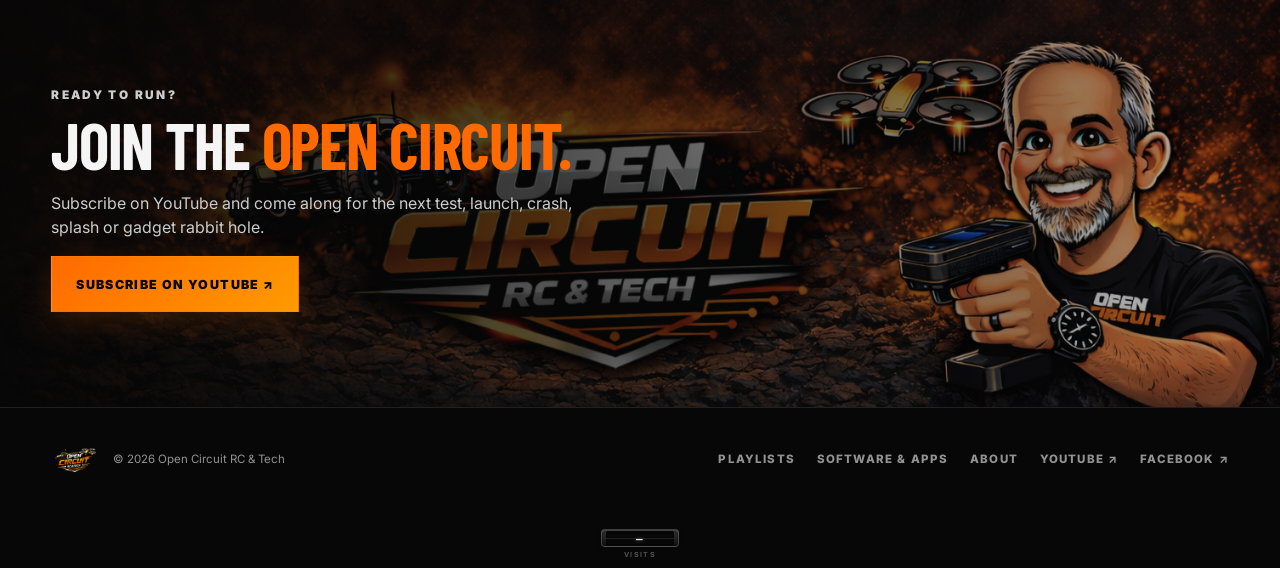
==== commit 8b1e1536: "added a new app download" ====
--- a/public/index.html
+++ b/public/index.html
@@ -168,7 +168,7 @@
     <!-- SEO app hub -->
     <section class="section dark-band seo-app-hub" aria-labelledby="software-apps-heading">
       <div class="section-heading compact"><div><p class="kicker">FREE SOFTWARE &amp; APPS</p><h2 id="software-apps-heading">Tools for <span>RC, tech &amp; more</span></h2></div></div>
-      <p class="seo-hub-copy">Explore free Windows and Android apps from Open Circuit RC &amp; Tech, including a Windows file extension changer, RC calculators, an astrophotography sky planner, and a simple Android solitaire game.</p>
+      <p class="seo-hub-copy">Explore free Windows and Android apps from Open Circuit RC &amp; Tech, including a Windows file extension changer, a QuarkXPress Pasteboard fixer, RC calculators, an astrophotography sky planner, and a simple Android solitaire game.</p>
       <a class="btn btn-primary" href="/tools">EXPLORE SOFTWARE &amp; APPS ↗</a>
     </section>
 
--- a/public/styles.css
+++ b/public/styles.css
@@ -636,13 +636,42 @@
   .page-hero{padding:52px 0 36px}
   .tool-card,.download-panel{padding:24px}
 }
+
+/* Support / donations */
+.support-section{margin-top:58px}
+.support-panel{
+  display:grid;grid-template-columns:minmax(0,1.05fr) minmax(280px,.95fr);gap:24px;align-items:stretch;
+  background:linear-gradient(135deg,rgba(255,106,0,.11),rgba(255,255,255,.02) 42%,rgba(0,0,0,.08));
+  border:1px solid rgba(255,106,0,.25);padding:30px;position:relative;overflow:hidden;
+}
+.support-panel:before{
+  content:"";position:absolute;left:0;top:0;bottom:0;width:3px;background:linear-gradient(var(--orange),transparent);
+}
+.support-copy{position:relative;z-index:1}
+.support-copy .eyebrow{margin:0 0 10px;color:var(--orange);font-size:.66rem;font-weight:900;letter-spacing:.12em}
+.support-copy h2{margin:0 0 10px;font-family:'Barlow Condensed',sans-serif;font-size:2.7rem;line-height:.95;text-transform:uppercase}
+.support-copy p:last-child{margin:0;max-width:620px;color:#c7c7c7;line-height:1.65}
+.support-actions{display:grid;gap:14px;position:relative;z-index:1}
+.support-option{display:flex;flex-direction:column;justify-content:center;min-height:92px;padding:20px 22px;background:#0d0d0d;border:1px solid var(--line)}
+.support-option strong{font-family:'Barlow Condensed',sans-serif;font-size:1.4rem;letter-spacing:.04em;text-transform:uppercase;color:var(--orange)}
+.support-option-coffee{border-color:rgba(255,129,63,.45);box-shadow:inset 3px 0 0 #ff813f}
+.support-coffee-button{display:inline-flex;align-items:center;justify-content:center;gap:10px;align-self:flex-start;margin-top:14px;padding:11px 18px;background:#ff813f;color:#111;text-decoration:none;font-weight:900;font-size:.78rem;letter-spacing:.04em;border-radius:5px;transition:transform .18s ease,filter .18s ease}.support-coffee-button:hover{transform:translateY(-1px);filter:brightness(1.08)}.support-coffee-button span{margin:0;color:#111;font-size:1rem}
+.support-option span{margin-top:5px;color:#aaa;font-size:.8rem;line-height:1.45}
+.support-option-paypal{border-color:rgba(72,122,255,.32);box-shadow:inset 3px 0 0 #4677ff}
+.paypal-donate-form{margin-top:14px}
+.paypal-donate-form input[type="image"]{display:block;width:auto;height:auto;max-width:100%}
+.paypal-donate-form img{display:block;width:1px;height:1px}
+@media(max-width:900px){.support-panel{grid-template-columns:1fr}}
 .tool-preview-astro img{width:190px;max-width:70%;border-radius:22px}
 .tool-preview-solitaire img{width:auto;max-width:100%;max-height:520px;margin:0 auto}
 
 
 /* SEO-focused software detail pages */
-.seo-app-hub{margin-top:60px}
-.seo-hub-copy{max-width:820px;color:var(--muted);margin:0 0 22px}
+.seo-app-hub{margin-top:60px;text-align:center}
+.seo-app-hub .section-heading{justify-content:center}
+.seo-app-hub .section-heading > div{width:100%}
+.seo-hub-copy{max-width:820px;color:var(--muted);margin:0 auto 22px}
+.seo-app-hub > .btn{display:flex;width:max-content;margin:0 auto}
 .tool-detail-link{display:block;margin-top:16px;color:#aaa;font-size:.7rem;font-weight:900;letter-spacing:.09em;text-transform:uppercase}
 .tool-detail-link:hover{color:var(--orange)}
 .app-detail{display:grid;grid-template-columns:minmax(320px,.9fr) minmax(0,1.1fr);gap:42px;margin-top:46px;align-items:center}
@@ -657,3 +686,5 @@
 .app-feature h3{margin:0 0 8px;font-family:'Barlow Condensed';font-size:1.45rem;text-transform:uppercase;color:var(--orange)}
 .app-feature p{margin:0;color:var(--muted);font-size:.9rem;line-height:1.55}
 @media(max-width:900px){.app-detail{grid-template-columns:1fr;gap:26px}.app-feature-grid{grid-template-columns:1fr}}
+
+.tool-download-note{margin-top:14px!important;font-size:.84rem!important;color:#969696!important;line-height:1.6!important}
